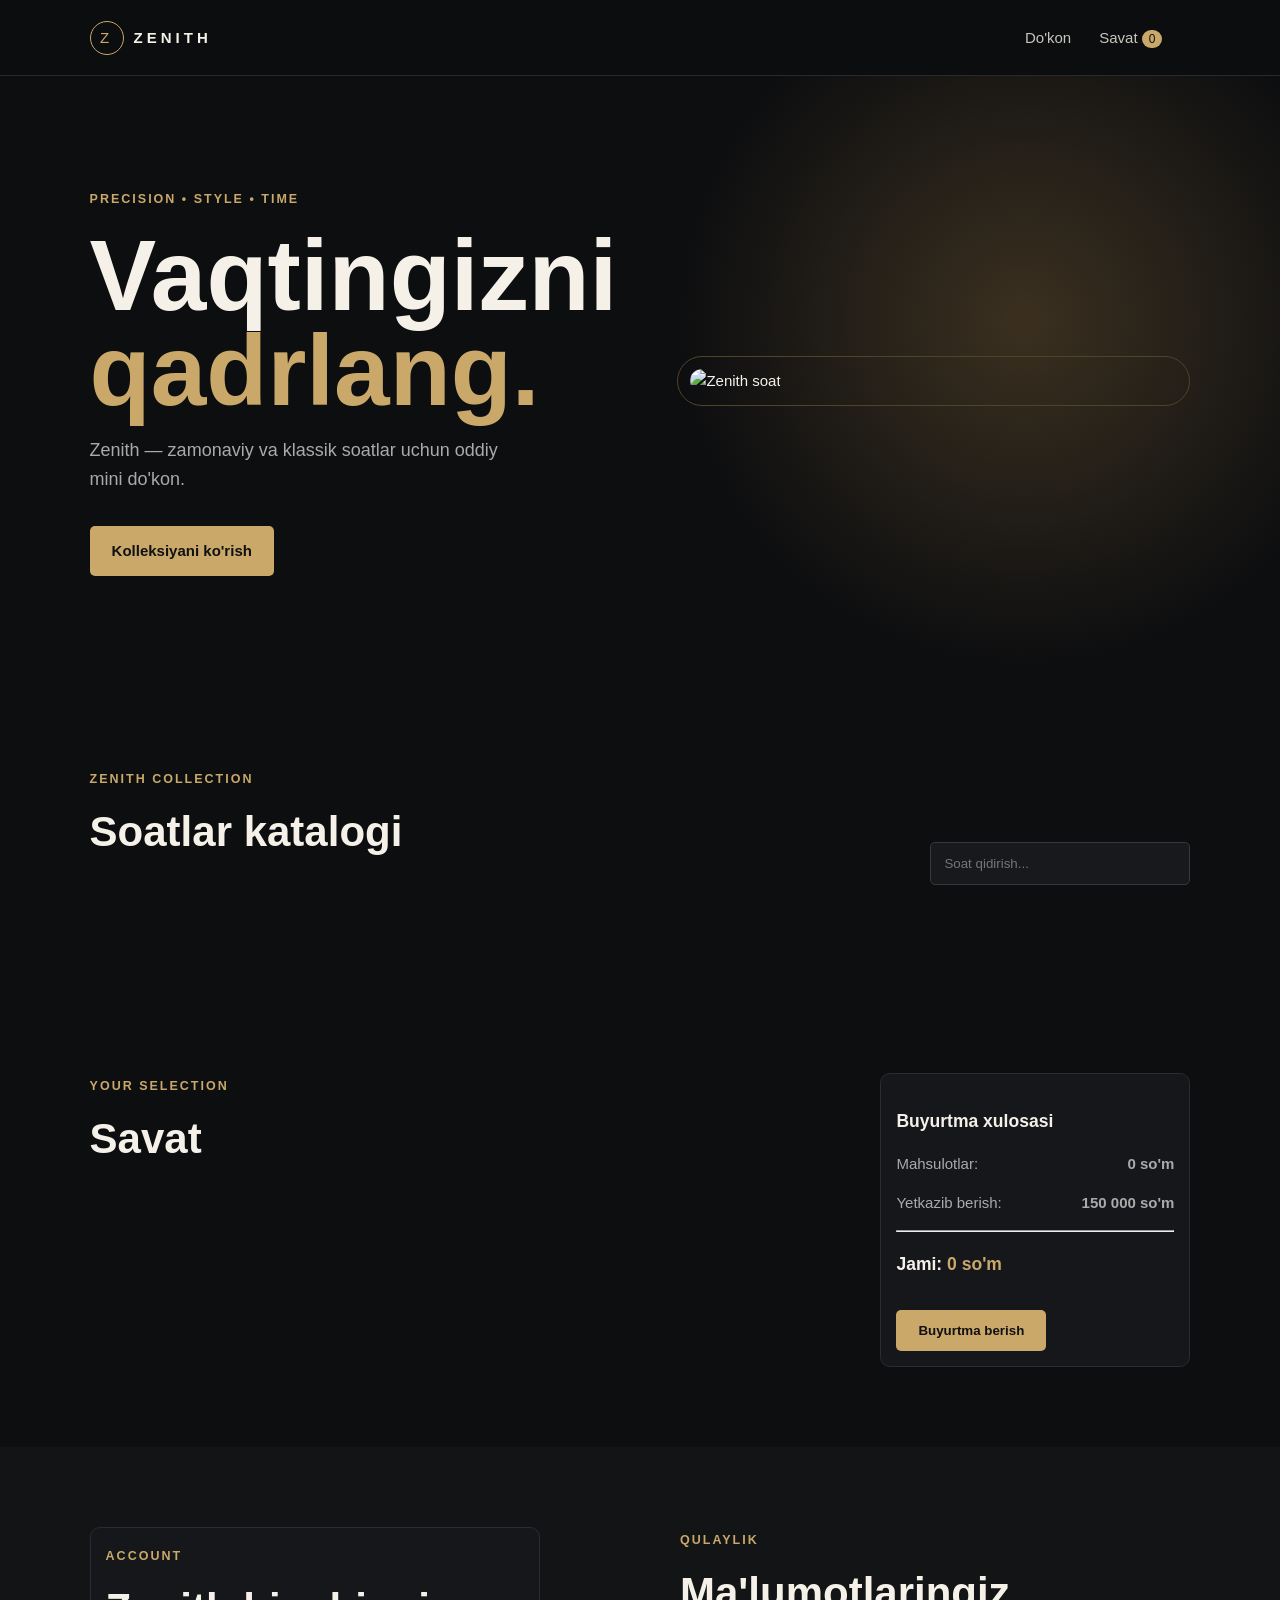
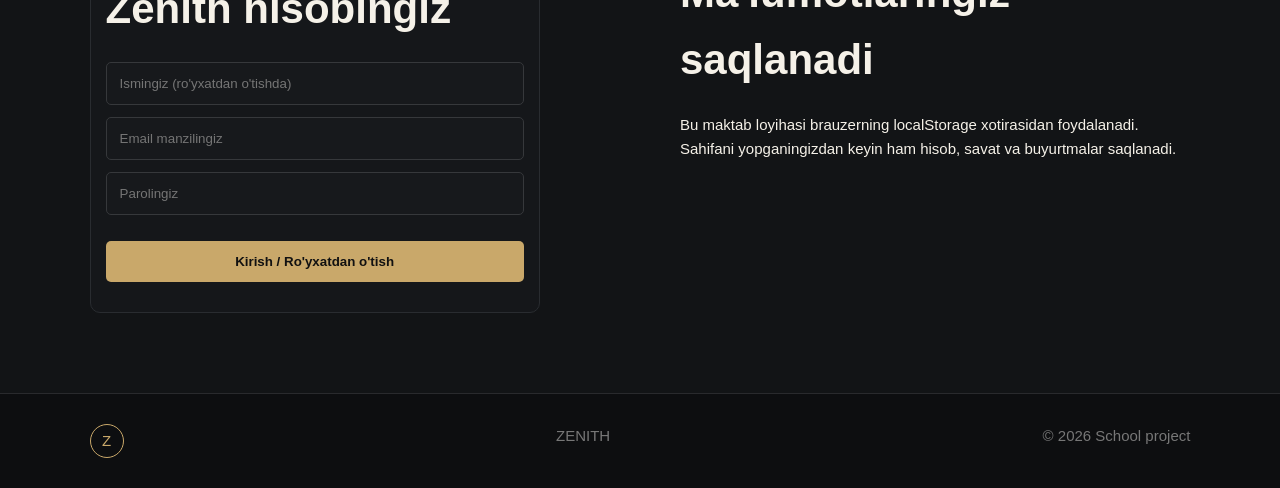
==== index.html @ 170a3a40 "Build Zenith watch mini shop with localStorage persistence and editable product data" ====
<!doctype html>
<html lang="uz">
<head>
  <meta charset="UTF-8"><meta name="viewport" content="width=device-width, initial-scale=1.0">
  <title>Zenith Watches</title><link rel="stylesheet" href="css/style.css">
</head>
<body>
<header><a class="logo" href="index.html"><span class="logo-placeholder">Z</span><b>ZENITH</b></a><nav><a href="#shop">Do'kon</a><a href="#cart">Savat <span id="cartCount">0</span></a><span id="userArea"></span></nav></header>
<main>
<section class="hero"><div><small>PRECISION • STYLE • TIME</small><h1>Vaqtingizni<br><em>qadrlang.</em></h1><p>Zenith — zamonaviy va klassik soatlar uchun oddiy mini do'kon.</p><a class="btn" href="#shop">Kolleksiyani ko'rish</a></div><div class="hero-image"><img src="https://images.unsplash.com/photo-1523170335258-f5ed11844a49?auto=format&fit=crop&w=900&q=80" alt="Zenith soat"></div></section>
<section id="shop" class="section"><div class="section-title"><div><small>ZENITH COLLECTION</small><h2>Soatlar katalogi</h2></div><input id="search" placeholder="Soat qidirish..."></div><div id="products" class="grid"></div></section>
<section id="cart" class="section cart-section"><div><small>YOUR SELECTION</small><h2>Savat</h2><div id="cartItems"></div></div><aside class="summary"><h3>Buyurtma xulosasi</h3><p>Mahsulotlar: <b id="subtotal">0 so'm</b></p><p>Yetkazib berish: <b>150 000 so'm</b></p><hr><h3>Jami: <span id="total">0 so'm</span></h3><button class="btn" id="checkout">Buyurtma berish</button></aside></section>
<section id="auth" class="auth section"><div class="auth-card"><small>ACCOUNT</small><h2>Zenith hisobingiz</h2><form id="authForm"><input id="name" placeholder="Ismingiz (ro'yxatdan o'tishda)" required><input id="email" type="email" placeholder="Email manzilingiz" required><input id="password" type="password" placeholder="Parolingiz" required><button class="btn" type="submit">Kirish / Ro'yxatdan o'tish</button></form><p id="authMessage"></p></div><div><small>QULAYLIK</small><h2>Ma'lumotlaringiz saqlanadi</h2><p>Bu maktab loyihasi brauzerning localStorage xotirasidan foydalanadi. Sahifani yopganingizdan keyin ham hisob, savat va buyurtmalar saqlanadi.</p></div></section>
</main><footer><span class="logo-placeholder">Z</span> ZENITH <span>© 2026 School project</span></footer><script src="js/data.js"></script><script src="js/app.js"></script>
</body></html>
---- css/style.css ----
*{box-sizing:border-box}body{margin:0;background:#0d0e10;color:#f5f1e8;font:15px Arial,sans-serif;line-height:1.6}a{color:inherit;text-decoration:none}header{height:76px;padding:0 7%;display:flex;align-items:center;justify-content:space-between;border-bottom:1px solid #292a2d;position:sticky;top:0;background:#0d0e10ee;backdrop-filter:blur(10px);z-index:5}.logo{display:flex;align-items:center;gap:10px;letter-spacing:4px}.logo-placeholder{display:inline-grid;place-items:center;width:34px;height:34px;border:1px solid #c9a86a;border-radius:50%;color:#c9a86a}nav{display:flex;gap:28px;align-items:center;color:#c8c5be}nav a:hover{color:#c9a86a}#cartCount{background:#c9a86a;color:#111;padding:2px 7px;border-radius:20px;font-size:12px}.hero{min-height:610px;padding:90px 7%;display:grid;grid-template-columns:1fr 1fr;gap:60px;align-items:center;background:radial-gradient(circle at 80% 40%,#3b3020 0,transparent 32%)}small{color:#c9a86a;letter-spacing:2px;font-weight:bold}.hero h1{font-size:clamp(50px,8vw,100px);line-height:.95;margin:18px 0}.hero em{color:#c9a86a;font-style:normal}.hero p{color:#aaa;max-width:430px;font-size:18px}.hero-image{border:1px solid #51432a;padding:12px;border-radius:25px}.hero-image img{width:100%;height:480px;object-fit:cover;border-radius:15px}.btn{display:inline-block;background:#c9a86a;color:#111;border:0;padding:13px 22px;border-radius:5px;font-weight:bold;cursor:pointer;margin-top:14px}.section{padding:80px 7%;max-width:1400px;margin:auto}.section-title{display:flex;justify-content:space-between;align-items:end;margin-bottom:28px}.section h2{font-size:42px;margin:8px 0 20px}.section input,.auth-card input{background:#17191c;border:1px solid #36383b;color:#fff;padding:13px;border-radius:5px;width:260px}.grid{display:grid;grid-template-columns:repeat(auto-fit,minmax(230px,1fr));gap:20px}.card,.summary,.auth-card,.cart-item{background:#15171a;border:1px solid #292c30;border-radius:10px;padding:15px}.card img{width:100%;height:250px;object-fit:cover;border-radius:6px}.card h3{margin:12px 0 4px}.muted{color:#929292}.price,#total{color:#c9a86a;font-weight:bold}.card-actions{display:flex;gap:8px;margin-top:12px}.card-actions button{flex:1;padding:10px;border-radius:4px;border:1px solid #c9a86a;background:transparent;color:#c9a86a;cursor:pointer}.card-actions button:first-child{background:#c9a86a;color:#111}.cart-section{display:grid;grid-template-columns:1fr 310px;gap:35px}.cart-list{display:grid;gap:12px}.cart-item{display:flex;gap:15px;align-items:center}.cart-item img{width:90px;height:90px;object-fit:cover;border-radius:5px}.cart-item .info{flex:1}.qty button{border:1px solid #555;background:none;color:#fff;padding:3px 10px;cursor:pointer}.summary{height:max-content}.summary p{display:flex;justify-content:space-between;color:#aaa}.auth{display:grid;grid-template-columns:1fr 1fr;gap:80px;background:#121416}.auth-card{max-width:450px}.auth-card form{display:grid;gap:12px}.auth-card input{width:100%}#authMessage{color:#c9a86a}footer{padding:30px 7%;border-top:1px solid #292a2d;display:flex;gap:20px;justify-content:space-between;color:#777}@media(max-width:700px){header{padding:0 4%}nav{gap:10px;font-size:12px}.hero,.cart-section,.auth{grid-template-columns:1fr;padding:55px 5%}.hero-image img{height:340px}.section{padding:55px 5%}.section-title{display:block}.section-title input{width:100%}.section h2{font-size:34px}}
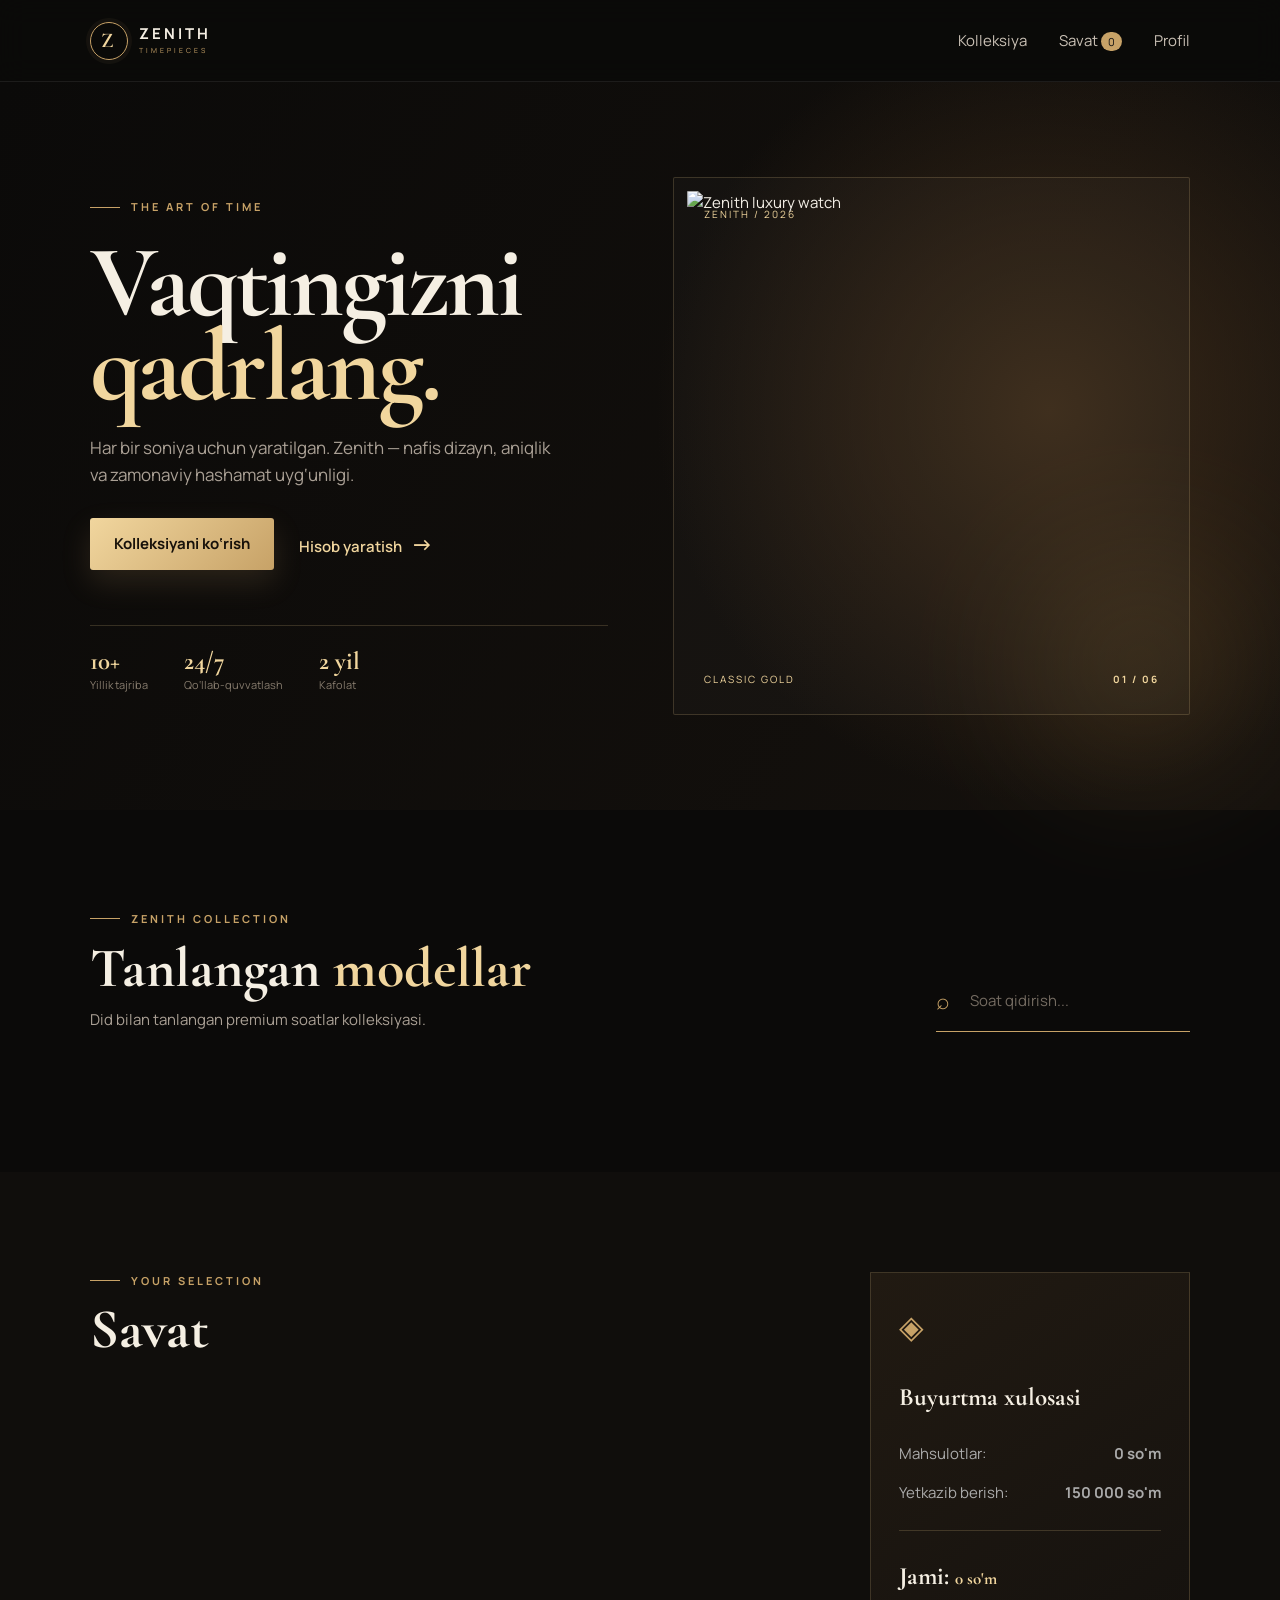
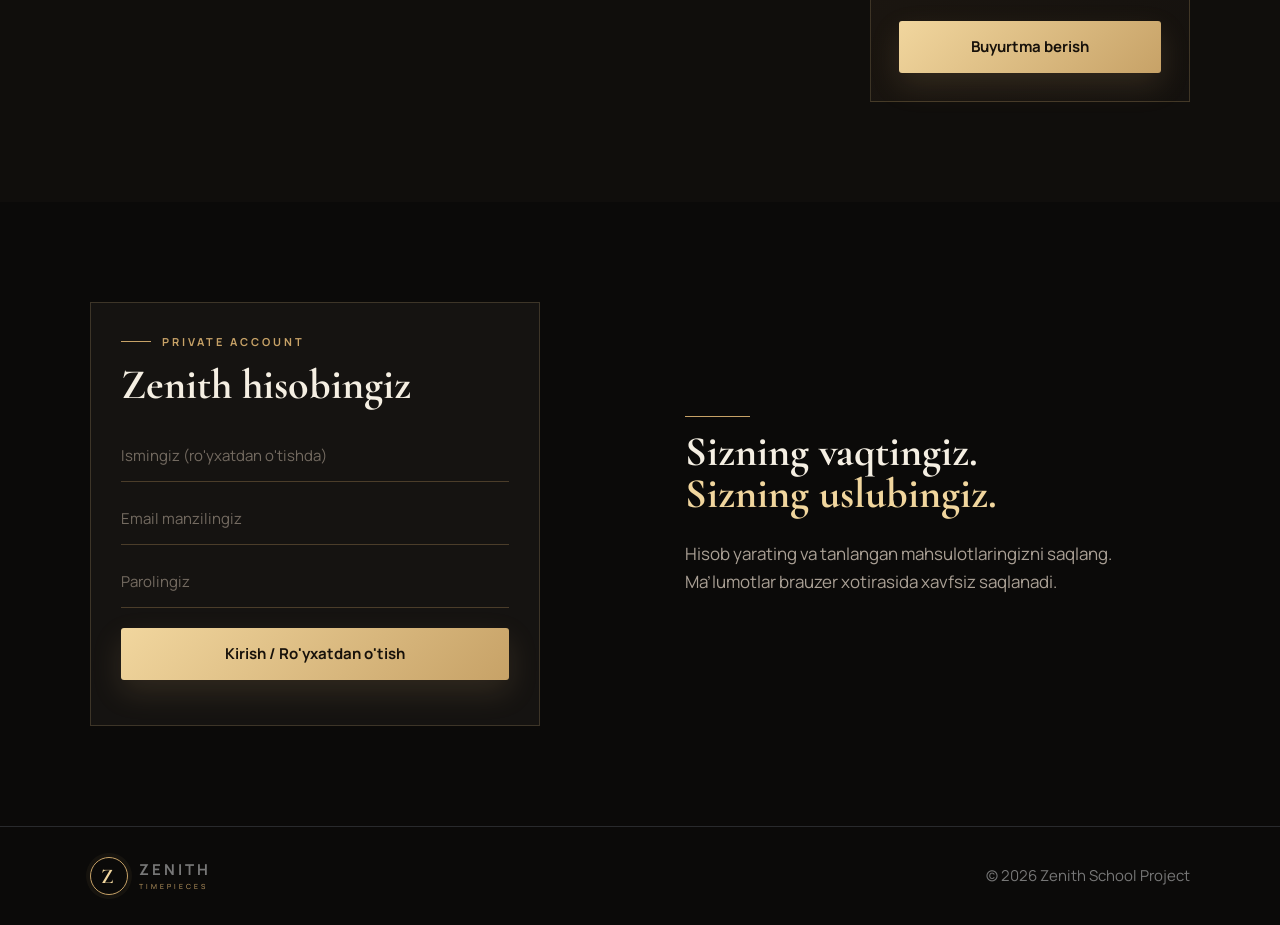
==== commit a6300e54: "Upgrade Zenith with hamburger menu, premium branding, luxury color palette, and richer product cards" ====
--- a/index.html
+++ b/index.html
@@ -1,15 +1,32 @@
 <!doctype html>
 <html lang="uz">
 <head>
-  <meta charset="UTF-8"><meta name="viewport" content="width=device-width, initial-scale=1.0">
-  <title>Zenith Watches</title><link rel="stylesheet" href="css/style.css">
+  <meta charset="UTF-8">
+  <meta name="viewport" content="width=device-width, initial-scale=1.0">
+  <meta name="theme-color" content="#0b0a09">
+  <title>Zenith Watches — Luxury Timepieces</title>
+  <link rel="stylesheet" href="css/style.css">
 </head>
 <body>
-<header><a class="logo" href="index.html"><span class="logo-placeholder">Z</span><b>ZENITH</b></a><nav><a href="#shop">Do'kon</a><a href="#cart">Savat <span id="cartCount">0</span></a><span id="userArea"></span></nav></header>
+<header class="site-header">
+  <a class="brand" href="index.html" aria-label="Zenith bosh sahifa">
+    <span class="brand-emblem">Z</span>
+    <span class="brand-copy"><b>ZENITH</b><small>TIMEPIECES</small></span>
+  </a>
+  <button class="menu-toggle" id="menuToggle" aria-label="Menyuni ochish" aria-expanded="false"><span></span><span></span><span></span></button>
+  <nav id="mainNav" class="main-nav">
+    <a href="#shop">Kolleksiya</a><a href="#cart">Savat <span id="cartCount">0</span></a><a href="#auth">Profil</a>
+  </nav>
+</header>
 <main>
-<section class="hero"><div><small>PRECISION • STYLE • TIME</small><h1>Vaqtingizni<br><em>qadrlang.</em></h1><p>Zenith — zamonaviy va klassik soatlar uchun oddiy mini do'kon.</p><a class="btn" href="#shop">Kolleksiyani ko'rish</a></div><div class="hero-image"><img src="https://images.unsplash.com/photo-1523170335258-f5ed11844a49?auto=format&fit=crop&w=900&q=80" alt="Zenith soat"></div></section>
-<section id="shop" class="section"><div class="section-title"><div><small>ZENITH COLLECTION</small><h2>Soatlar katalogi</h2></div><input id="search" placeholder="Soat qidirish..."></div><div id="products" class="grid"></div></section>
-<section id="cart" class="section cart-section"><div><small>YOUR SELECTION</small><h2>Savat</h2><div id="cartItems"></div></div><aside class="summary"><h3>Buyurtma xulosasi</h3><p>Mahsulotlar: <b id="subtotal">0 so'm</b></p><p>Yetkazib berish: <b>150 000 so'm</b></p><hr><h3>Jami: <span id="total">0 so'm</span></h3><button class="btn" id="checkout">Buyurtma berish</button></aside></section>
-<section id="auth" class="auth section"><div class="auth-card"><small>ACCOUNT</small><h2>Zenith hisobingiz</h2><form id="authForm"><input id="name" placeholder="Ismingiz (ro'yxatdan o'tishda)" required><input id="email" type="email" placeholder="Email manzilingiz" required><input id="password" type="password" placeholder="Parolingiz" required><button class="btn" type="submit">Kirish / Ro'yxatdan o'tish</button></form><p id="authMessage"></p></div><div><small>QULAYLIK</small><h2>Ma'lumotlaringiz saqlanadi</h2><p>Bu maktab loyihasi brauzerning localStorage xotirasidan foydalanadi. Sahifani yopganingizdan keyin ham hisob, savat va buyurtmalar saqlanadi.</p></div></section>
-</main><footer><span class="logo-placeholder">Z</span> ZENITH <span>© 2026 School project</span></footer><script src="js/data.js"></script><script src="js/app.js"></script>
-</body></html>+<section class="hero">
+  <div class="hero-copy"><div class="overline"><span></span> THE ART OF TIME</div><h1>Vaqtingizni<br><em>qadrlang.</em></h1><p>Har bir soniya uchun yaratilgan. Zenith — nafis dizayn, aniqlik va zamonaviy hashamat uyg‘unligi.</p><div class="hero-buttons"><a class="btn" href="#shop">Kolleksiyani ko‘rish</a><a class="text-link" href="#auth">Hisob yaratish <span>→</span></a></div><div class="hero-stats"><div><b>10+</b><span>Yillik tajriba</span></div><div><b>24/7</b><span>Qo‘llab-quvvatlash</span></div><div><b>2 yil</b><span>Kafolat</span></div></div></div>
+  <div class="hero-visual"><div class="hero-frame"><div class="frame-label">ZENITH / 2026</div><img src="https://images.unsplash.com/photo-1523170335258-f5ed11844a49?auto=format&fit=crop&w=1000&q=85" alt="Zenith luxury watch"><div class="frame-caption"><span>CLASSIC GOLD</span><b>01 / 06</b></div></div><div class="gold-orb"></div></div>
+</section>
+<section id="shop" class="section collection-section"><div class="section-title"><div><div class="overline"><span></span> ZENITH COLLECTION</div><h2>Tanlangan <em>modellar</em></h2><p class="section-lead">Did bilan tanlangan premium soatlar kolleksiyasi.</p></div><div class="search-wrap"><span>⌕</span><input id="search" placeholder="Soat qidirish..." aria-label="Soat qidirish"></div></div><div id="products" class="grid"></div></section>
+<section id="cart" class="section cart-section"><div><div class="overline"><span></span> YOUR SELECTION</div><h2>Savat</h2><div id="cartItems"></div></div><aside class="summary"><div class="summary-icon">◈</div><h3>Buyurtma xulosasi</h3><p>Mahsulotlar: <b id="subtotal">0 so'm</b></p><p>Yetkazib berish: <b>150 000 so'm</b></p><hr><h3>Jami: <span id="total">0 so'm</span></h3><button class="btn" id="checkout">Buyurtma berish</button></aside></section>
+<section id="auth" class="auth section"><div class="auth-card"><div class="overline"><span></span> PRIVATE ACCOUNT</div><h2>Zenith hisobingiz</h2><form id="authForm"><input id="name" placeholder="Ismingiz (ro'yxatdan o'tishda)" required><input id="email" type="email" placeholder="Email manzilingiz" required><input id="password" type="password" placeholder="Parolingiz" required><button class="btn" type="submit">Kirish / Ro'yxatdan o'tish</button></form><p id="authMessage"></p></div><div class="auth-copy"><div class="gold-line"></div><h2>Sizning vaqtingiz.<br><em>Sizning uslubingiz.</em></h2><p>Hisob yarating va tanlangan mahsulotlaringizni saqlang. Ma’lumotlar brauzer xotirasida xavfsiz saqlanadi.</p></div></section>
+</main>
+<footer><a class="brand" href="index.html"><span class="brand-emblem">Z</span><span class="brand-copy"><b>ZENITH</b><small>TIMEPIECES</small></span></a><span>© 2026 Zenith School Project</span></footer>
+<script src="js/data.js"></script><script src="js/app.js"></script>
+</body></html>
--- a/css/style.css
+++ b/css/style.css
@@ -1 +1,4 @@
-*{box-sizing:border-box}body{margin:0;background:#0d0e10;color:#f5f1e8;font:15px Arial,sans-serif;line-height:1.6}a{color:inherit;text-decoration:none}header{height:76px;padding:0 7%;display:flex;align-items:center;justify-content:space-between;border-bottom:1px solid #292a2d;position:sticky;top:0;background:#0d0e10ee;backdrop-filter:blur(10px);z-index:5}.logo{display:flex;align-items:center;gap:10px;letter-spacing:4px}.logo-placeholder{display:inline-grid;place-items:center;width:34px;height:34px;border:1px solid #c9a86a;border-radius:50%;color:#c9a86a}nav{display:flex;gap:28px;align-items:center;color:#c8c5be}nav a:hover{color:#c9a86a}#cartCount{background:#c9a86a;color:#111;padding:2px 7px;border-radius:20px;font-size:12px}.hero{min-height:610px;padding:90px 7%;display:grid;grid-template-columns:1fr 1fr;gap:60px;align-items:center;background:radial-gradient(circle at 80% 40%,#3b3020 0,transparent 32%)}small{color:#c9a86a;letter-spacing:2px;font-weight:bold}.hero h1{font-size:clamp(50px,8vw,100px);line-height:.95;margin:18px 0}.hero em{color:#c9a86a;font-style:normal}.hero p{color:#aaa;max-width:430px;font-size:18px}.hero-image{border:1px solid #51432a;padding:12px;border-radius:25px}.hero-image img{width:100%;height:480px;object-fit:cover;border-radius:15px}.btn{display:inline-block;background:#c9a86a;color:#111;border:0;padding:13px 22px;border-radius:5px;font-weight:bold;cursor:pointer;margin-top:14px}.section{padding:80px 7%;max-width:1400px;margin:auto}.section-title{display:flex;justify-content:space-between;align-items:end;margin-bottom:28px}.section h2{font-size:42px;margin:8px 0 20px}.section input,.auth-card input{background:#17191c;border:1px solid #36383b;color:#fff;padding:13px;border-radius:5px;width:260px}.grid{display:grid;grid-template-columns:repeat(auto-fit,minmax(230px,1fr));gap:20px}.card,.summary,.auth-card,.cart-item{background:#15171a;border:1px solid #292c30;border-radius:10px;padding:15px}.card img{width:100%;height:250px;object-fit:cover;border-radius:6px}.card h3{margin:12px 0 4px}.muted{color:#929292}.price,#total{color:#c9a86a;font-weight:bold}.card-actions{display:flex;gap:8px;margin-top:12px}.card-actions button{flex:1;padding:10px;border-radius:4px;border:1px solid #c9a86a;background:transparent;color:#c9a86a;cursor:pointer}.card-actions button:first-child{background:#c9a86a;color:#111}.cart-section{display:grid;grid-template-columns:1fr 310px;gap:35px}.cart-list{display:grid;gap:12px}.cart-item{display:flex;gap:15px;align-items:center}.cart-item img{width:90px;height:90px;object-fit:cover;border-radius:5px}.cart-item .info{flex:1}.qty button{border:1px solid #555;background:none;color:#fff;padding:3px 10px;cursor:pointer}.summary{height:max-content}.summary p{display:flex;justify-content:space-between;color:#aaa}.auth{display:grid;grid-template-columns:1fr 1fr;gap:80px;background:#121416}.auth-card{max-width:450px}.auth-card form{display:grid;gap:12px}.auth-card input{width:100%}#authMessage{color:#c9a86a}footer{padding:30px 7%;border-top:1px solid #292a2d;display:flex;gap:20px;justify-content:space-between;color:#777}@media(max-width:700px){header{padding:0 4%}nav{gap:10px;font-size:12px}.hero,.cart-section,.auth{grid-template-columns:1fr;padding:55px 5%}.hero-image img{height:340px}.section{padding:55px 5%}.section-title{display:block}.section-title input{width:100%}.section h2{font-size:34px}}
+@import url('https://fonts.googleapis.com/css2?family=Cormorant+Garamond:wght@500;600;700&family=Manrope:wght@400;500;600;700&display=swap');
+:root{--ink:#0b0a09;--panel:#151311;--panel2:#1c1813;--cream:#f5efe3;--muted:#aaa095;--gold:#c7a267;--gold2:#f1d69e;--line:rgba(221,188,130,.2)}*{box-sizing:border-box}html{scroll-behavior:smooth}body{margin:0;background:var(--ink);color:var(--cream);font:15px Manrope,Arial,sans-serif;line-height:1.6}a{color:inherit;text-decoration:none}button,input{font:inherit}header{height:82px;padding:0 7%;display:flex;align-items:center;justify-content:space-between;border-bottom:1px solid rgba(255,255,255,.08);position:sticky;top:0;background:rgba(11,10,9,.9);backdrop-filter:blur(14px);z-index:5}.brand{display:flex;align-items:center;gap:11px;letter-spacing:3px}.brand-emblem{display:grid;place-items:center;width:38px;height:38px;border:1px solid var(--gold);border-radius:50%;color:var(--gold2);font:700 21px 'Cormorant Garamond',serif;box-shadow:0 0 0 4px rgba(199,162,103,.06)}.brand-copy{display:grid;line-height:1.1}.brand-copy b{font-size:15px}.brand-copy small{color:var(--gold);font-size:7px;letter-spacing:3px;margin-top:4px}nav{display:flex;gap:32px;align-items:center;color:#c9c0b4}nav a{position:relative}nav a:after{content:'';position:absolute;left:0;bottom:-8px;width:0;height:1px;background:var(--gold);transition:.25s}nav a:hover{color:var(--gold2)}nav a:hover:after{width:100%}#cartCount{background:var(--gold);color:#111;padding:2px 7px;border-radius:20px;font-size:11px}.menu-toggle{display:none;background:none;border:0;padding:7px;cursor:pointer}.menu-toggle span{display:block;width:25px;height:2px;margin:5px;background:var(--gold2);transition:.25s}.hero{min-height:650px;padding:95px 7%;display:grid;grid-template-columns:1fr 1fr;gap:65px;align-items:center;background:radial-gradient(circle at 82% 45%,#3b2a19 0,transparent 35%),linear-gradient(120deg,#0b0a09,#15110d)}.overline{display:flex;align-items:center;gap:11px;color:var(--gold);font-size:11px;letter-spacing:3px;font-weight:700}.overline span{display:inline-block;width:30px;height:1px;background:var(--gold)}h1,h2,h3{font-family:'Cormorant Garamond',Georgia,serif}h1{font-size:clamp(60px,8vw,112px);line-height:.82;letter-spacing:-3px;margin:25px 0}h1 em,h2 em{font-style:normal;color:var(--gold2)}.hero-copy>p{color:var(--muted);max-width:470px;font-size:17px}.hero-buttons{display:flex;align-items:center;gap:25px;margin-top:30px}.btn{display:inline-block;background:linear-gradient(135deg,var(--gold2),var(--gold));color:#17110a;border:0;padding:14px 24px;border-radius:3px;font-weight:700;cursor:pointer;box-shadow:0 12px 30px rgba(199,162,103,.16);transition:.25s}.btn:hover{transform:translateY(-3px);box-shadow:0 16px 34px rgba(199,162,103,.25)}.text-link{color:var(--gold2);font-weight:600}.text-link span{font-size:22px;margin-left:6px}.hero-stats{display:flex;gap:36px;border-top:1px solid var(--line);margin-top:55px;padding-top:20px}.hero-stats div{display:grid}.hero-stats b{font:700 25px 'Cormorant Garamond',serif;color:var(--gold2)}.hero-stats span{color:#867b6d;font-size:11px}.hero-visual{position:relative}.hero-frame{position:relative;border:1px solid var(--line);padding:13px;border-radius:2px;background:rgba(255,255,255,.025);z-index:1}.hero-frame img{display:block;width:100%;height:510px;object-fit:cover;filter:saturate(.75);border-radius:1px}.frame-label,.frame-caption{position:absolute;left:30px;right:30px;display:flex;justify-content:space-between;color:var(--gold2);font-size:10px;letter-spacing:2px}.frame-label{top:28px}.frame-caption{bottom:27px}.gold-orb{position:absolute;width:230px;height:230px;border-radius:50%;background:#b98a45;filter:blur(70px);opacity:.16;right:-65px;bottom:-60px}.section{padding:100px 7%;max-width:1500px;margin:auto}.section-title{display:flex;justify-content:space-between;align-items:end;margin-bottom:40px}.section h2{font-size:56px;line-height:1;margin:12px 0}.section-lead{color:var(--muted);margin:0}.search-wrap{display:flex;align-items:center;gap:10px;border-bottom:1px solid var(--gold);padding:8px 0}.search-wrap span{color:var(--gold);font-size:23px}.section input,.auth-card input{background:transparent;border:0;outline:0;color:#fff;padding:10px;width:230px}.section input::placeholder,.auth-card input::placeholder{color:#746b61}.grid{display:grid;grid-template-columns:repeat(auto-fit,minmax(240px,1fr));gap:25px}.card{position:relative;background:linear-gradient(145deg,#1b1712,#11100f);border:1px solid rgba(199,162,103,.18);border-radius:2px;padding:10px;transition:.3s;overflow:hidden}.card:before{content:'ZENITH';position:absolute;top:21px;left:21px;color:rgba(255,255,255,.7);font-size:9px;letter-spacing:3px;z-index:1}.card:hover{transform:translateY(-7px);border-color:var(--gold);box-shadow:0 18px 36px rgba(0,0,0,.35)}.card img{width:100%;height:275px;object-fit:cover;filter:saturate(.78);transition:.4s}.card:hover img{filter:saturate(1);transform:scale(1.02)}.card-body{padding:17px 8px 8px}.card h3{font-size:25px;line-height:1;margin:8px 0}.muted{color:#92887c;font-size:13px}.price,#total{color:var(--gold2);font-weight:700;font-size:17px}.card-actions{display:flex;gap:8px;margin-top:16px}.card-actions button{flex:1;padding:10px;border-radius:2px;border:1px solid var(--gold);background:transparent;color:var(--gold2);cursor:pointer;transition:.2s}.card-actions button:hover,.card-actions button:first-child{background:var(--gold);color:#111}.cart-section{display:grid;grid-template-columns:1fr 320px;gap:50px;background:#100e0c}.cart-list{display:grid;gap:13px}.cart-item{display:flex;gap:15px;align-items:center;background:var(--panel);border:1px solid #30271e;border-radius:2px;padding:14px}.cart-item img{width:95px;height:95px;object-fit:cover}.cart-item .info{flex:1}.qty button{border:1px solid #615340;background:none;color:#fff;padding:3px 10px;cursor:pointer}.summary{height:max-content;background:linear-gradient(145deg,#211a12,#14110e);border:1px solid var(--line);padding:28px}.summary-icon{color:var(--gold);font-size:32px}.summary h3{font-size:25px}.summary p{display:flex;justify-content:space-between;color:#aaa}.summary hr{border:0;border-top:1px solid var(--line);margin:25px 0}.summary .btn{width:100%;text-align:center}.auth{display:grid;grid-template-columns:1fr 1fr;gap:90px;align-items:center}.auth-card{max-width:450px;background:var(--panel);border:1px solid var(--line);padding:30px}.auth-card form{display:grid;gap:12px}.auth-card input{width:100%;border-bottom:1px solid #4b3d2a;padding:13px 0}.auth-card .btn{width:100%;margin-top:8px}.auth-card h2,.auth-copy h2{font-size:42px;margin:14px 0 25px}.auth-copy{max-width:480px}.auth-copy p{color:var(--muted);font-size:17px}.gold-line{height:1px;width:65px;background:var(--gold)}#authMessage{color:var(--gold2)}footer{padding:30px 7%;border-top:1px solid #292a2d;display:flex;gap:20px;justify-content:space-between;align-items:center;color:#777}
+@media(max-width:820px){header{height:auto;padding:18px 5%}.menu-toggle{display:block}.main-nav{display:none;position:absolute;top:75px;left:0;width:100%;padding:20px 5%;background:#110f0d;border-bottom:1px solid var(--line);flex-direction:column;align-items:flex-start;gap:18px}.main-nav.open{display:flex}.hero,.cart-section,.auth{grid-template-columns:1fr}.hero{padding:65px 5% 55px;gap:38px;min-height:auto}.hero-frame img{height:390px}.section{padding:70px 5%}.section-title{display:block}.search-wrap{margin-top:22px}.section input{width:100%}}
+@media(max-width:480px){body{font-size:14px}.brand-copy{display:none}.hero h1{font-size:58px}.hero-buttons{align-items:stretch;flex-direction:column;gap:14px}.hero-stats{gap:16px;margin-top:38px}.hero-stats b{font-size:21px}.hero-frame img{height:330px}.section h2{font-size:43px}.card-actions{flex-direction:column}.cart-item{align-items:flex-start}.cart-item img{width:100%;height:180px}footer{align-items:flex-start;flex-direction:column}}
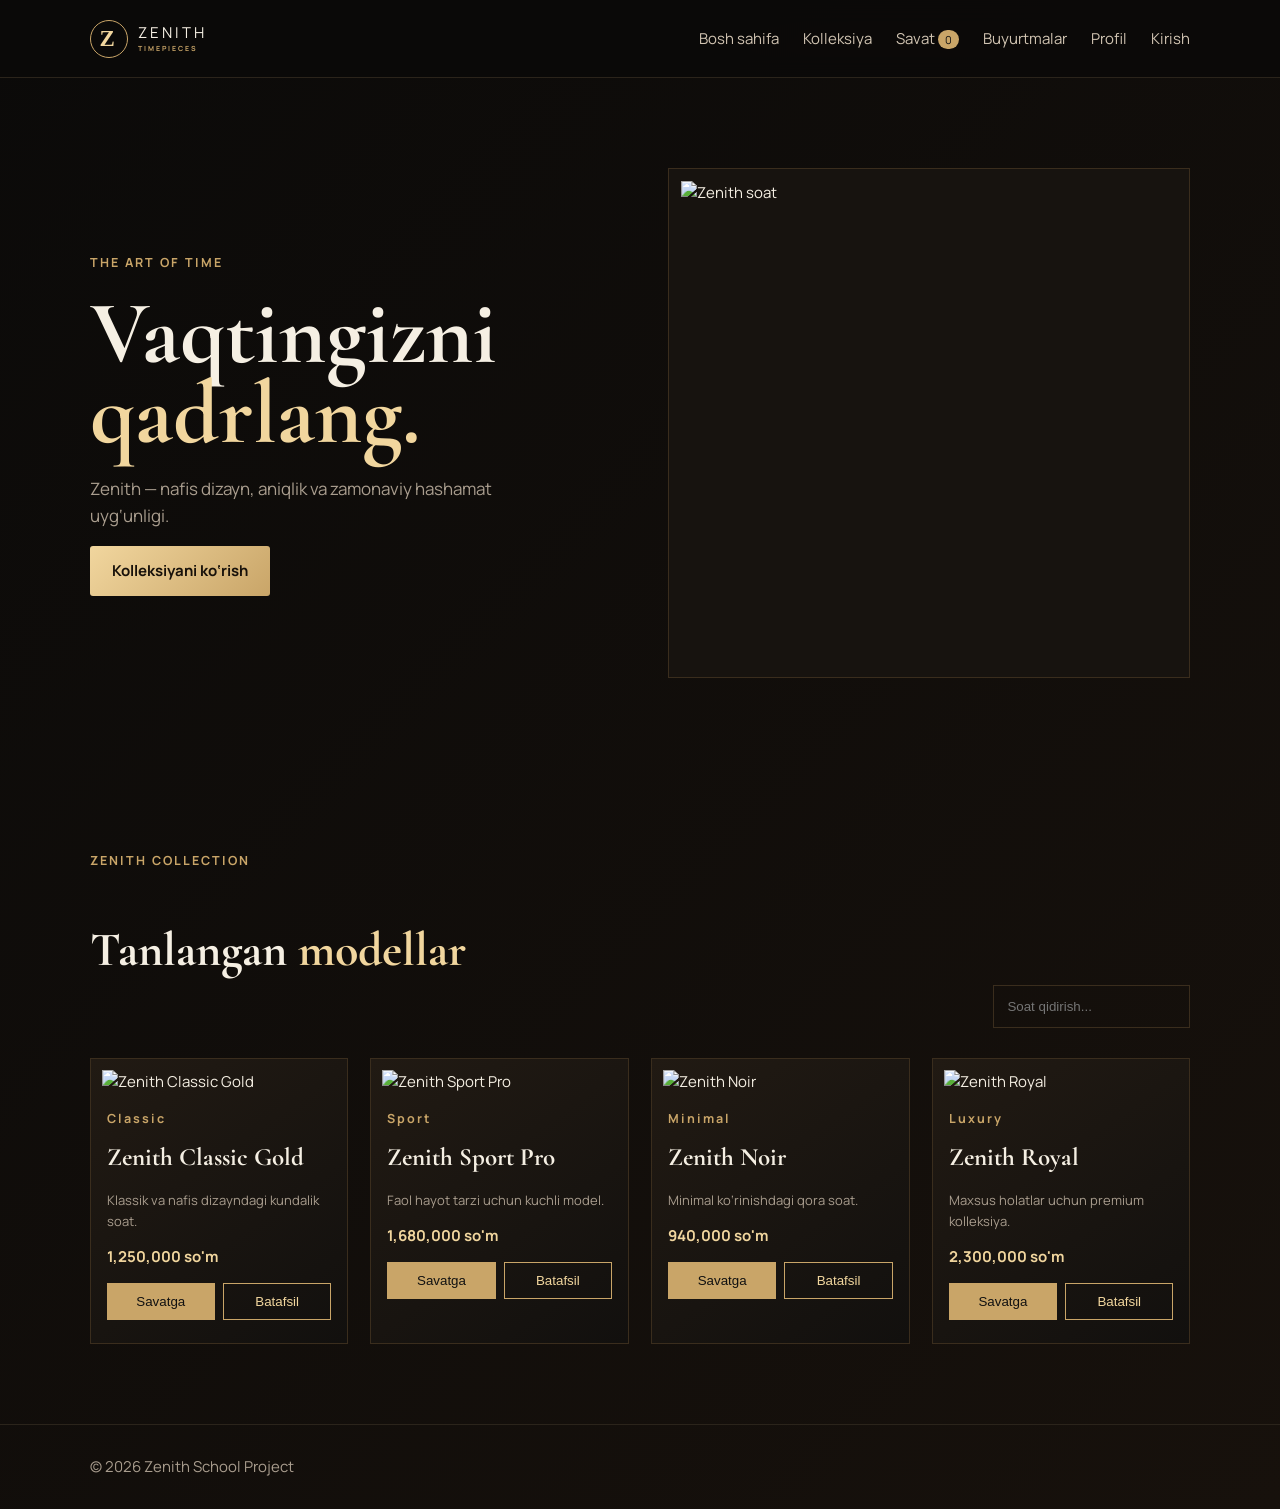
==== commit a9695190: "Fix corrupted file paths and restore the Zenith multi-page UI" ====
--- a/index.html
+++ b/index.html
@@ -1,32 +1 @@
-<!doctype html>
-<html lang="uz">
-<head>
-  <meta charset="UTF-8">
-  <meta name="viewport" content="width=device-width, initial-scale=1.0">
-  <meta name="theme-color" content="#0b0a09">
-  <title>Zenith Watches — Luxury Timepieces</title>
-  <link rel="stylesheet" href="css/style.css">
-</head>
-<body>
-<header class="site-header">
-  <a class="brand" href="index.html" aria-label="Zenith bosh sahifa">
-    <span class="brand-emblem">Z</span>
-    <span class="brand-copy"><b>ZENITH</b><small>TIMEPIECES</small></span>
-  </a>
-  <button class="menu-toggle" id="menuToggle" aria-label="Menyuni ochish" aria-expanded="false"><span></span><span></span><span></span></button>
-  <nav id="mainNav" class="main-nav">
-    <a href="#shop">Kolleksiya</a><a href="#cart">Savat <span id="cartCount">0</span></a><a href="#auth">Profil</a>
-  </nav>
-</header>
-<main>
-<section class="hero">
-  <div class="hero-copy"><div class="overline"><span></span> THE ART OF TIME</div><h1>Vaqtingizni<br><em>qadrlang.</em></h1><p>Har bir soniya uchun yaratilgan. Zenith — nafis dizayn, aniqlik va zamonaviy hashamat uyg‘unligi.</p><div class="hero-buttons"><a class="btn" href="#shop">Kolleksiyani ko‘rish</a><a class="text-link" href="#auth">Hisob yaratish <span>→</span></a></div><div class="hero-stats"><div><b>10+</b><span>Yillik tajriba</span></div><div><b>24/7</b><span>Qo‘llab-quvvatlash</span></div><div><b>2 yil</b><span>Kafolat</span></div></div></div>
-  <div class="hero-visual"><div class="hero-frame"><div class="frame-label">ZENITH / 2026</div><img src="https://images.unsplash.com/photo-1523170335258-f5ed11844a49?auto=format&fit=crop&w=1000&q=85" alt="Zenith luxury watch"><div class="frame-caption"><span>CLASSIC GOLD</span><b>01 / 06</b></div></div><div class="gold-orb"></div></div>
-</section>
-<section id="shop" class="section collection-section"><div class="section-title"><div><div class="overline"><span></span> ZENITH COLLECTION</div><h2>Tanlangan <em>modellar</em></h2><p class="section-lead">Did bilan tanlangan premium soatlar kolleksiyasi.</p></div><div class="search-wrap"><span>⌕</span><input id="search" placeholder="Soat qidirish..." aria-label="Soat qidirish"></div></div><div id="products" class="grid"></div></section>
-<section id="cart" class="section cart-section"><div><div class="overline"><span></span> YOUR SELECTION</div><h2>Savat</h2><div id="cartItems"></div></div><aside class="summary"><div class="summary-icon">◈</div><h3>Buyurtma xulosasi</h3><p>Mahsulotlar: <b id="subtotal">0 so'm</b></p><p>Yetkazib berish: <b>150 000 so'm</b></p><hr><h3>Jami: <span id="total">0 so'm</span></h3><button class="btn" id="checkout">Buyurtma berish</button></aside></section>
-<section id="auth" class="auth section"><div class="auth-card"><div class="overline"><span></span> PRIVATE ACCOUNT</div><h2>Zenith hisobingiz</h2><form id="authForm"><input id="name" placeholder="Ismingiz (ro'yxatdan o'tishda)" required><input id="email" type="email" placeholder="Email manzilingiz" required><input id="password" type="password" placeholder="Parolingiz" required><button class="btn" type="submit">Kirish / Ro'yxatdan o'tish</button></form><p id="authMessage"></p></div><div class="auth-copy"><div class="gold-line"></div><h2>Sizning vaqtingiz.<br><em>Sizning uslubingiz.</em></h2><p>Hisob yarating va tanlangan mahsulotlaringizni saqlang. Ma’lumotlar brauzer xotirasida xavfsiz saqlanadi.</p></div></section>
-</main>
-<footer><a class="brand" href="index.html"><span class="brand-emblem">Z</span><span class="brand-copy"><b>ZENITH</b><small>TIMEPIECES</small></span></a><span>© 2026 Zenith School Project</span></footer>
-<script src="js/data.js"></script><script src="js/app.js"></script>
-</body></html>
+<!doctype html><html lang="uz"><head><meta charset="UTF-8"><meta name="viewport" content="width=device-width,initial-scale=1"><title>Zenith Watches</title><link rel="stylesheet" href="css/style.css"></head><body data-page="home"><header><a class="brand" href="index.html"><b>Z</b><span>ZENITH<small>TIMEPIECES</small></span></a><button id="menuToggle" class="hamb">☰</button><nav id="mainNav"><a href="index.html">Bosh sahifa</a><a href="products.html">Kolleksiya</a><a href="cart.html">Savat <i id="cartCount">0</i></a><a href="orders.html">Buyurtmalar</a><a href="profile.html">Profil</a><a href="login.html" id="authLink">Kirish</a></nav></header><main><section class="hero"><div><small>THE ART OF TIME</small><h1>Vaqtingizni<br><em>qadrlang.</em></h1><p>Zenith — nafis dizayn, aniqlik va zamonaviy hashamat uyg‘unligi.</p><a class="btn" href="products.html">Kolleksiyani ko‘rish</a></div><img src="https://images.unsplash.com/photo-1523170335258-f5ed11844a49?auto=format&fit=crop&w=1000&q=85" alt="Zenith soat"></section><section class="section"><div class="heading"><div><small>ZENITH COLLECTION</small><h2>Tanlangan <em>modellar</em></h2></div><input id="homeSearch" placeholder="Soat qidirish..."></div><div id="featuredProducts" class="grid"></div></section></main><footer>© 2026 Zenith School Project</footer><script src="js/data.js"></script><script src="js/app.js"></script></body></html>
--- a/css/style.css
+++ b/css/style.css
@@ -1,4 +1,3 @@
-@import url('https://fonts.googleapis.com/css2?family=Cormorant+Garamond:wght@500;600;700&family=Manrope:wght@400;500;600;700&display=swap');
-:root{--ink:#0b0a09;--panel:#151311;--panel2:#1c1813;--cream:#f5efe3;--muted:#aaa095;--gold:#c7a267;--gold2:#f1d69e;--line:rgba(221,188,130,.2)}*{box-sizing:border-box}html{scroll-behavior:smooth}body{margin:0;background:var(--ink);color:var(--cream);font:15px Manrope,Arial,sans-serif;line-height:1.6}a{color:inherit;text-decoration:none}button,input{font:inherit}header{height:82px;padding:0 7%;display:flex;align-items:center;justify-content:space-between;border-bottom:1px solid rgba(255,255,255,.08);position:sticky;top:0;background:rgba(11,10,9,.9);backdrop-filter:blur(14px);z-index:5}.brand{display:flex;align-items:center;gap:11px;letter-spacing:3px}.brand-emblem{display:grid;place-items:center;width:38px;height:38px;border:1px solid var(--gold);border-radius:50%;color:var(--gold2);font:700 21px 'Cormorant Garamond',serif;box-shadow:0 0 0 4px rgba(199,162,103,.06)}.brand-copy{display:grid;line-height:1.1}.brand-copy b{font-size:15px}.brand-copy small{color:var(--gold);font-size:7px;letter-spacing:3px;margin-top:4px}nav{display:flex;gap:32px;align-items:center;color:#c9c0b4}nav a{position:relative}nav a:after{content:'';position:absolute;left:0;bottom:-8px;width:0;height:1px;background:var(--gold);transition:.25s}nav a:hover{color:var(--gold2)}nav a:hover:after{width:100%}#cartCount{background:var(--gold);color:#111;padding:2px 7px;border-radius:20px;font-size:11px}.menu-toggle{display:none;background:none;border:0;padding:7px;cursor:pointer}.menu-toggle span{display:block;width:25px;height:2px;margin:5px;background:var(--gold2);transition:.25s}.hero{min-height:650px;padding:95px 7%;display:grid;grid-template-columns:1fr 1fr;gap:65px;align-items:center;background:radial-gradient(circle at 82% 45%,#3b2a19 0,transparent 35%),linear-gradient(120deg,#0b0a09,#15110d)}.overline{display:flex;align-items:center;gap:11px;color:var(--gold);font-size:11px;letter-spacing:3px;font-weight:700}.overline span{display:inline-block;width:30px;height:1px;background:var(--gold)}h1,h2,h3{font-family:'Cormorant Garamond',Georgia,serif}h1{font-size:clamp(60px,8vw,112px);line-height:.82;letter-spacing:-3px;margin:25px 0}h1 em,h2 em{font-style:normal;color:var(--gold2)}.hero-copy>p{color:var(--muted);max-width:470px;font-size:17px}.hero-buttons{display:flex;align-items:center;gap:25px;margin-top:30px}.btn{display:inline-block;background:linear-gradient(135deg,var(--gold2),var(--gold));color:#17110a;border:0;padding:14px 24px;border-radius:3px;font-weight:700;cursor:pointer;box-shadow:0 12px 30px rgba(199,162,103,.16);transition:.25s}.btn:hover{transform:translateY(-3px);box-shadow:0 16px 34px rgba(199,162,103,.25)}.text-link{color:var(--gold2);font-weight:600}.text-link span{font-size:22px;margin-left:6px}.hero-stats{display:flex;gap:36px;border-top:1px solid var(--line);margin-top:55px;padding-top:20px}.hero-stats div{display:grid}.hero-stats b{font:700 25px 'Cormorant Garamond',serif;color:var(--gold2)}.hero-stats span{color:#867b6d;font-size:11px}.hero-visual{position:relative}.hero-frame{position:relative;border:1px solid var(--line);padding:13px;border-radius:2px;background:rgba(255,255,255,.025);z-index:1}.hero-frame img{display:block;width:100%;height:510px;object-fit:cover;filter:saturate(.75);border-radius:1px}.frame-label,.frame-caption{position:absolute;left:30px;right:30px;display:flex;justify-content:space-between;color:var(--gold2);font-size:10px;letter-spacing:2px}.frame-label{top:28px}.frame-caption{bottom:27px}.gold-orb{position:absolute;width:230px;height:230px;border-radius:50%;background:#b98a45;filter:blur(70px);opacity:.16;right:-65px;bottom:-60px}.section{padding:100px 7%;max-width:1500px;margin:auto}.section-title{display:flex;justify-content:space-between;align-items:end;margin-bottom:40px}.section h2{font-size:56px;line-height:1;margin:12px 0}.section-lead{color:var(--muted);margin:0}.search-wrap{display:flex;align-items:center;gap:10px;border-bottom:1px solid var(--gold);padding:8px 0}.search-wrap span{color:var(--gold);font-size:23px}.section input,.auth-card input{background:transparent;border:0;outline:0;color:#fff;padding:10px;width:230px}.section input::placeholder,.auth-card input::placeholder{color:#746b61}.grid{display:grid;grid-template-columns:repeat(auto-fit,minmax(240px,1fr));gap:25px}.card{position:relative;background:linear-gradient(145deg,#1b1712,#11100f);border:1px solid rgba(199,162,103,.18);border-radius:2px;padding:10px;transition:.3s;overflow:hidden}.card:before{content:'ZENITH';position:absolute;top:21px;left:21px;color:rgba(255,255,255,.7);font-size:9px;letter-spacing:3px;z-index:1}.card:hover{transform:translateY(-7px);border-color:var(--gold);box-shadow:0 18px 36px rgba(0,0,0,.35)}.card img{width:100%;height:275px;object-fit:cover;filter:saturate(.78);transition:.4s}.card:hover img{filter:saturate(1);transform:scale(1.02)}.card-body{padding:17px 8px 8px}.card h3{font-size:25px;line-height:1;margin:8px 0}.muted{color:#92887c;font-size:13px}.price,#total{color:var(--gold2);font-weight:700;font-size:17px}.card-actions{display:flex;gap:8px;margin-top:16px}.card-actions button{flex:1;padding:10px;border-radius:2px;border:1px solid var(--gold);background:transparent;color:var(--gold2);cursor:pointer;transition:.2s}.card-actions button:hover,.card-actions button:first-child{background:var(--gold);color:#111}.cart-section{display:grid;grid-template-columns:1fr 320px;gap:50px;background:#100e0c}.cart-list{display:grid;gap:13px}.cart-item{display:flex;gap:15px;align-items:center;background:var(--panel);border:1px solid #30271e;border-radius:2px;padding:14px}.cart-item img{width:95px;height:95px;object-fit:cover}.cart-item .info{flex:1}.qty button{border:1px solid #615340;background:none;color:#fff;padding:3px 10px;cursor:pointer}.summary{height:max-content;background:linear-gradient(145deg,#211a12,#14110e);border:1px solid var(--line);padding:28px}.summary-icon{color:var(--gold);font-size:32px}.summary h3{font-size:25px}.summary p{display:flex;justify-content:space-between;color:#aaa}.summary hr{border:0;border-top:1px solid var(--line);margin:25px 0}.summary .btn{width:100%;text-align:center}.auth{display:grid;grid-template-columns:1fr 1fr;gap:90px;align-items:center}.auth-card{max-width:450px;background:var(--panel);border:1px solid var(--line);padding:30px}.auth-card form{display:grid;gap:12px}.auth-card input{width:100%;border-bottom:1px solid #4b3d2a;padding:13px 0}.auth-card .btn{width:100%;margin-top:8px}.auth-card h2,.auth-copy h2{font-size:42px;margin:14px 0 25px}.auth-copy{max-width:480px}.auth-copy p{color:var(--muted);font-size:17px}.gold-line{height:1px;width:65px;background:var(--gold)}#authMessage{color:var(--gold2)}footer{padding:30px 7%;border-top:1px solid #292a2d;display:flex;gap:20px;justify-content:space-between;align-items:center;color:#777}
-@media(max-width:820px){header{height:auto;padding:18px 5%}.menu-toggle{display:block}.main-nav{display:none;position:absolute;top:75px;left:0;width:100%;padding:20px 5%;background:#110f0d;border-bottom:1px solid var(--line);flex-direction:column;align-items:flex-start;gap:18px}.main-nav.open{display:flex}.hero,.cart-section,.auth{grid-template-columns:1fr}.hero{padding:65px 5% 55px;gap:38px;min-height:auto}.hero-frame img{height:390px}.section{padding:70px 5%}.section-title{display:block}.search-wrap{margin-top:22px}.section input{width:100%}}
-@media(max-width:480px){body{font-size:14px}.brand-copy{display:none}.hero h1{font-size:58px}.hero-buttons{align-items:stretch;flex-direction:column;gap:14px}.hero-stats{gap:16px;margin-top:38px}.hero-stats b{font-size:21px}.hero-frame img{height:330px}.section h2{font-size:43px}.card-actions{flex-direction:column}.cart-item{align-items:flex-start}.cart-item img{width:100%;height:180px}footer{align-items:flex-start;flex-direction:column}}
+@import url('https://fonts.googleapis.com/css2?family=Cormorant+Garamond:wght@600;700&family=Manrope:wght@400;600;700&display=swap');:root{--bg:#0b0a09;--panel:#17130f;--text:#f5efe3;--muted:#a99d8e;--gold:#c9a568;--gold2:#f1d69e;--line:#3a2d1d}*{box-sizing:border-box}body{margin:0;background:linear-gradient(135deg,#0b0a09,#17110c);color:var(--text);font:15px Manrope,Arial;line-height:1.6}a{color:inherit;text-decoration:none}h1,h2,h3{font-family:'Cormorant Garamond',serif}h1{font-size:clamp(48px,7vw,92px);line-height:.9;margin:20px 0}h2{font-size:48px}em{color:var(--gold2);font-style:normal}small{color:var(--gold);letter-spacing:2px;font-weight:700}.site-header,header{min-height:78px;padding:14px 7%;display:flex;justify-content:space-between;align-items:center;gap:20px;border-bottom:1px solid #2b241b;position:sticky;top:0;z-index:5;background:#0b0a09ee;backdrop-filter:blur(12px)}.brand{display:flex;align-items:center;gap:10px;letter-spacing:3px}.brand>b{display:grid;place-items:center;width:38px;height:38px;border:1px solid var(--gold);border-radius:50%;color:var(--gold2);font:700 23px Georgia}.brand span{display:grid;line-height:1}.brand small{font-size:7px;margin-top:5px}.main-nav,nav{display:flex;gap:24px;align-items:center;color:#d1c4b2}.main-nav a:hover,nav a:hover{color:var(--gold2)}i{font-style:normal;background:var(--gold);color:#111;border-radius:20px;padding:2px 7px;font-size:11px}.hamb{display:none;background:none;color:var(--gold2);border:0;font-size:24px}.hero{min-height:650px;padding:90px 7%;display:grid;grid-template-columns:1fr 1fr;align-items:center;gap:55px}.hero p{color:var(--muted);max-width:480px;font-size:17px}.hero img{width:100%;height:510px;object-fit:cover;border:1px solid var(--line);padding:12px;background:#17130f}.btn{display:inline-block;padding:13px 22px;border:0;border-radius:3px;background:linear-gradient(135deg,var(--gold2),var(--gold));color:#17110a;font-weight:700;cursor:pointer}.section{max-width:1400px;margin:auto;padding:80px 7%}.heading{display:flex;justify-content:space-between;align-items:end;margin-bottom:30px}.heading input,.search{padding:13px;background:transparent;border:1px solid var(--line);color:#fff;outline:0}.grid{display:grid;grid-template-columns:repeat(auto-fit,minmax(230px,1fr));gap:22px}.card{background:linear-gradient(145deg,#211a13,#12100e);border:1px solid var(--line);padding:11px;transition:.25s}.card:hover{transform:translateY(-5px);border-color:var(--gold)}.card img{width:100%;height:260px;object-fit:cover}.card-body{padding:12px 5px}.card h3{font-size:25px;margin:7px 0}.card p{color:var(--muted);font-size:13px}.price{color:var(--gold2);font-weight:700}.card-actions{display:flex;gap:8px;margin-top:14px}.card-actions button,.filter-pill{flex:1;padding:10px;background:transparent;color:var(--gold2);border:1px solid var(--gold);cursor:pointer}.card-actions button:first-child,.filter-pill.active{background:var(--gold);color:#111}.filters{display:flex;flex-wrap:wrap;gap:10px;margin:25px 0}.filter-pill{flex:0 0 auto}.two{display:grid;grid-template-columns:1fr 330px;gap:35px}.summary,.cart-item,.orders-card,.profile-card,.form{background:var(--panel);border:1px solid var(--line);padding:25px}.summary{height:max-content}.summary p{display:flex;justify-content:space-between;color:var(--muted)}.cart-item{display:flex;gap:15px;margin:12px 0}.cart-item img{width:100px;height:100px;object-fit:cover}.qty button{background:none;border:1px solid var(--line);color:#fff;padding:3px 10px}.auth{min-height:100vh;display:grid;place-items:center;padding:30px}.form{width:min(430px,100%);display:grid;gap:14px}.form input{padding:13px;background:transparent;border:0;border-bottom:1px solid var(--line);color:#fff;outline:0}.profile{max-width:700px}.orders-card{margin:15px 0}.product-detail{display:grid;grid-template-columns:1fr 1fr;gap:35px;align-items:center}.product-detail img{width:100%;height:520px;object-fit:cover}.muted{color:var(--muted)}footer{padding:30px 7%;border-top:1px solid #2b241b;color:var(--muted)}
+@media(max-width:800px){.hamb{display:block}.main-nav{display:none;position:absolute;top:75px;left:0;width:100%;padding:20px 7%;background:#120f0c;flex-direction:column;align-items:flex-start}.main-nav.open{display:flex}nav:not(.main-nav){display:none}.hero,.two,.product-detail{grid-template-columns:1fr}.hero{padding:60px 5%}.hero img{height:350px}.section{padding:60px 5%}.heading{display:block}.heading input,.search{width:100%;margin-top:18px}.cart-item{flex-wrap:wrap}}
+@media(max-width:480px){.brand span{display:none}.hero h1{font-size:58px}.card-actions{flex-direction:column}.hero .btn{width:100%;text-align:center}}
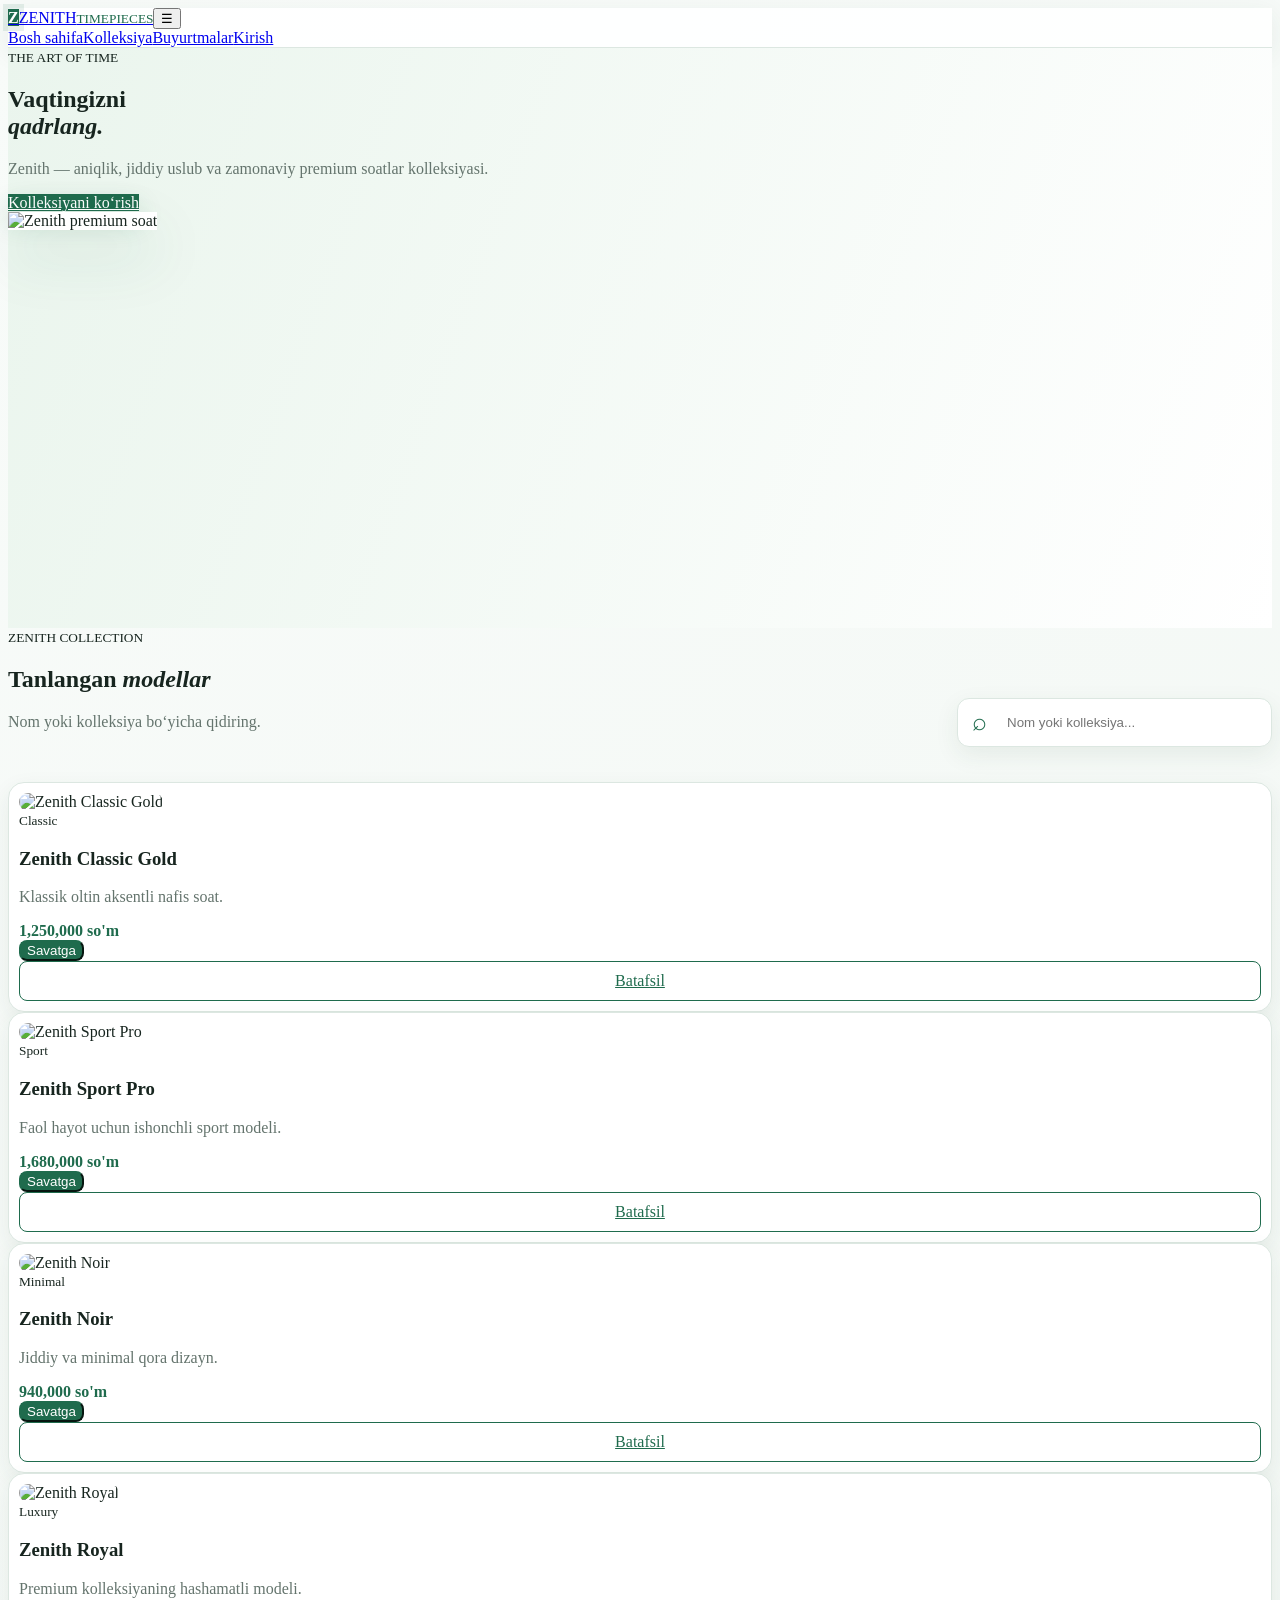
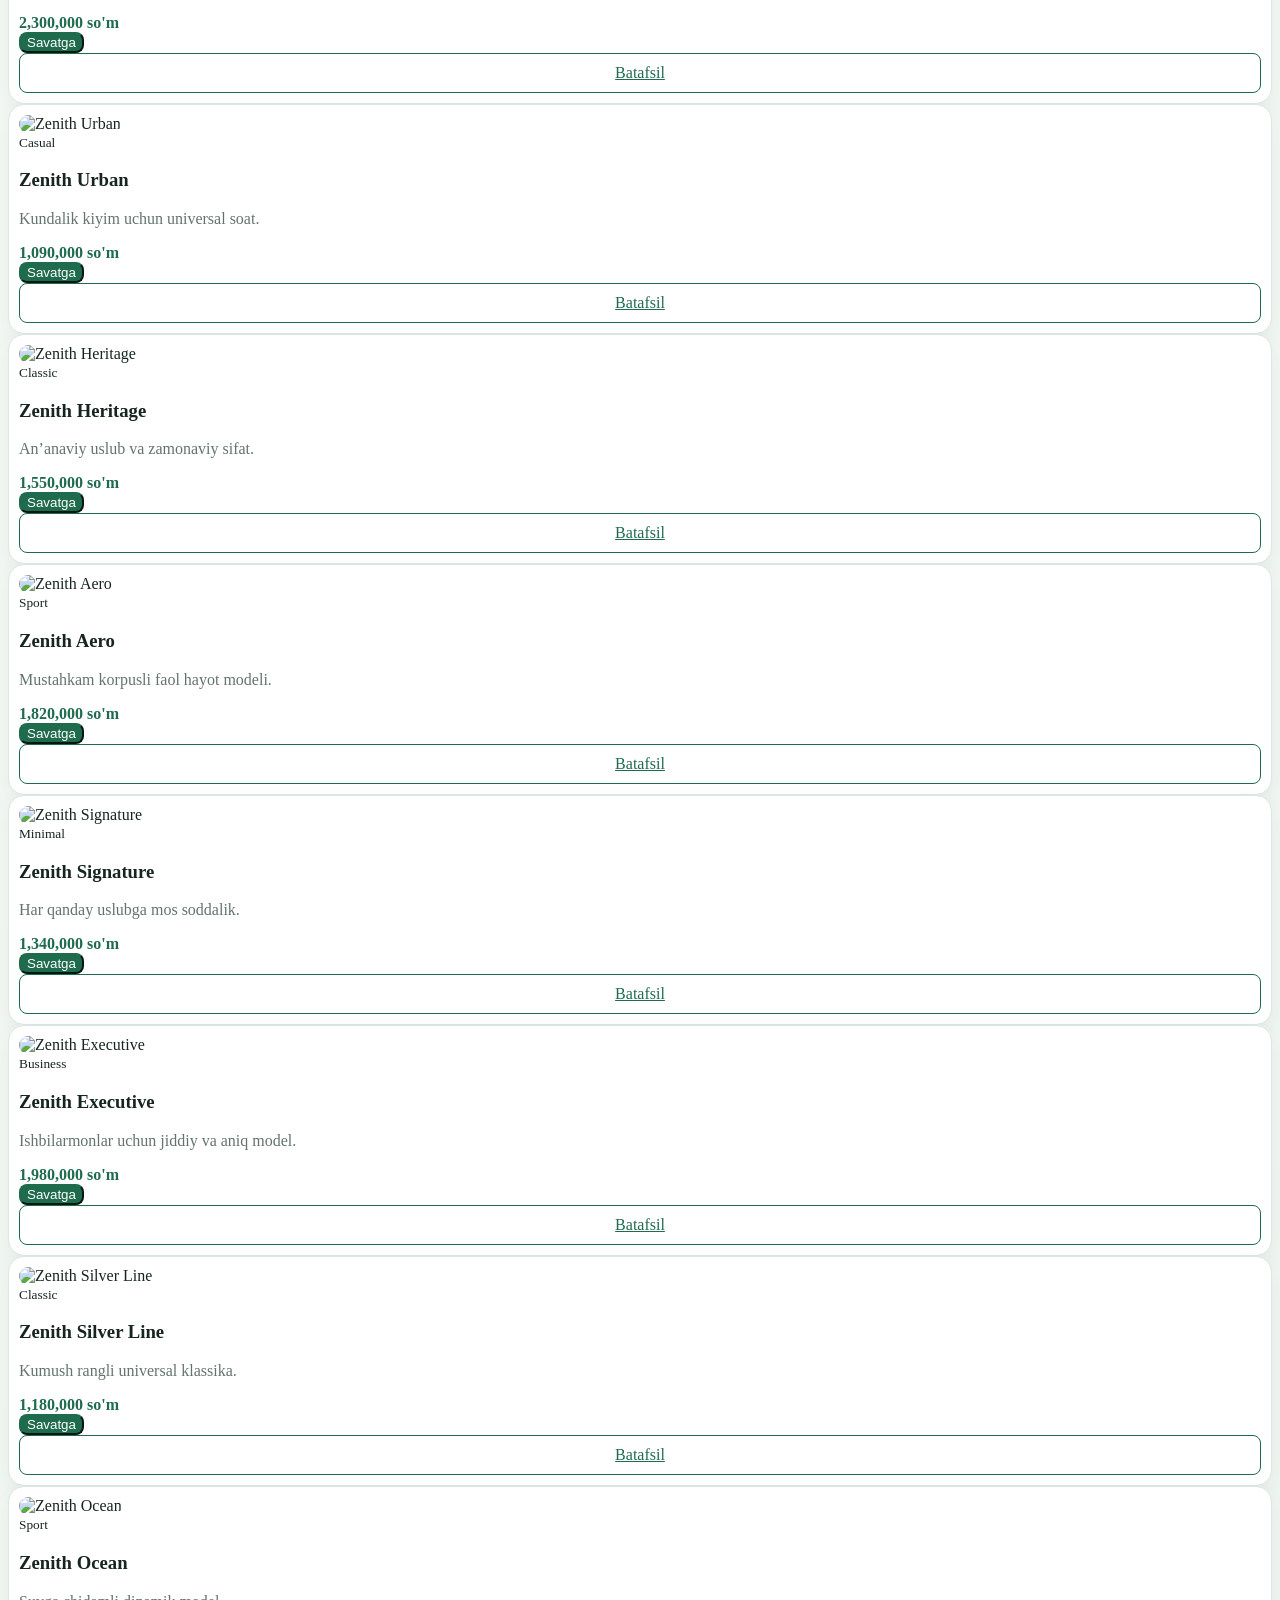
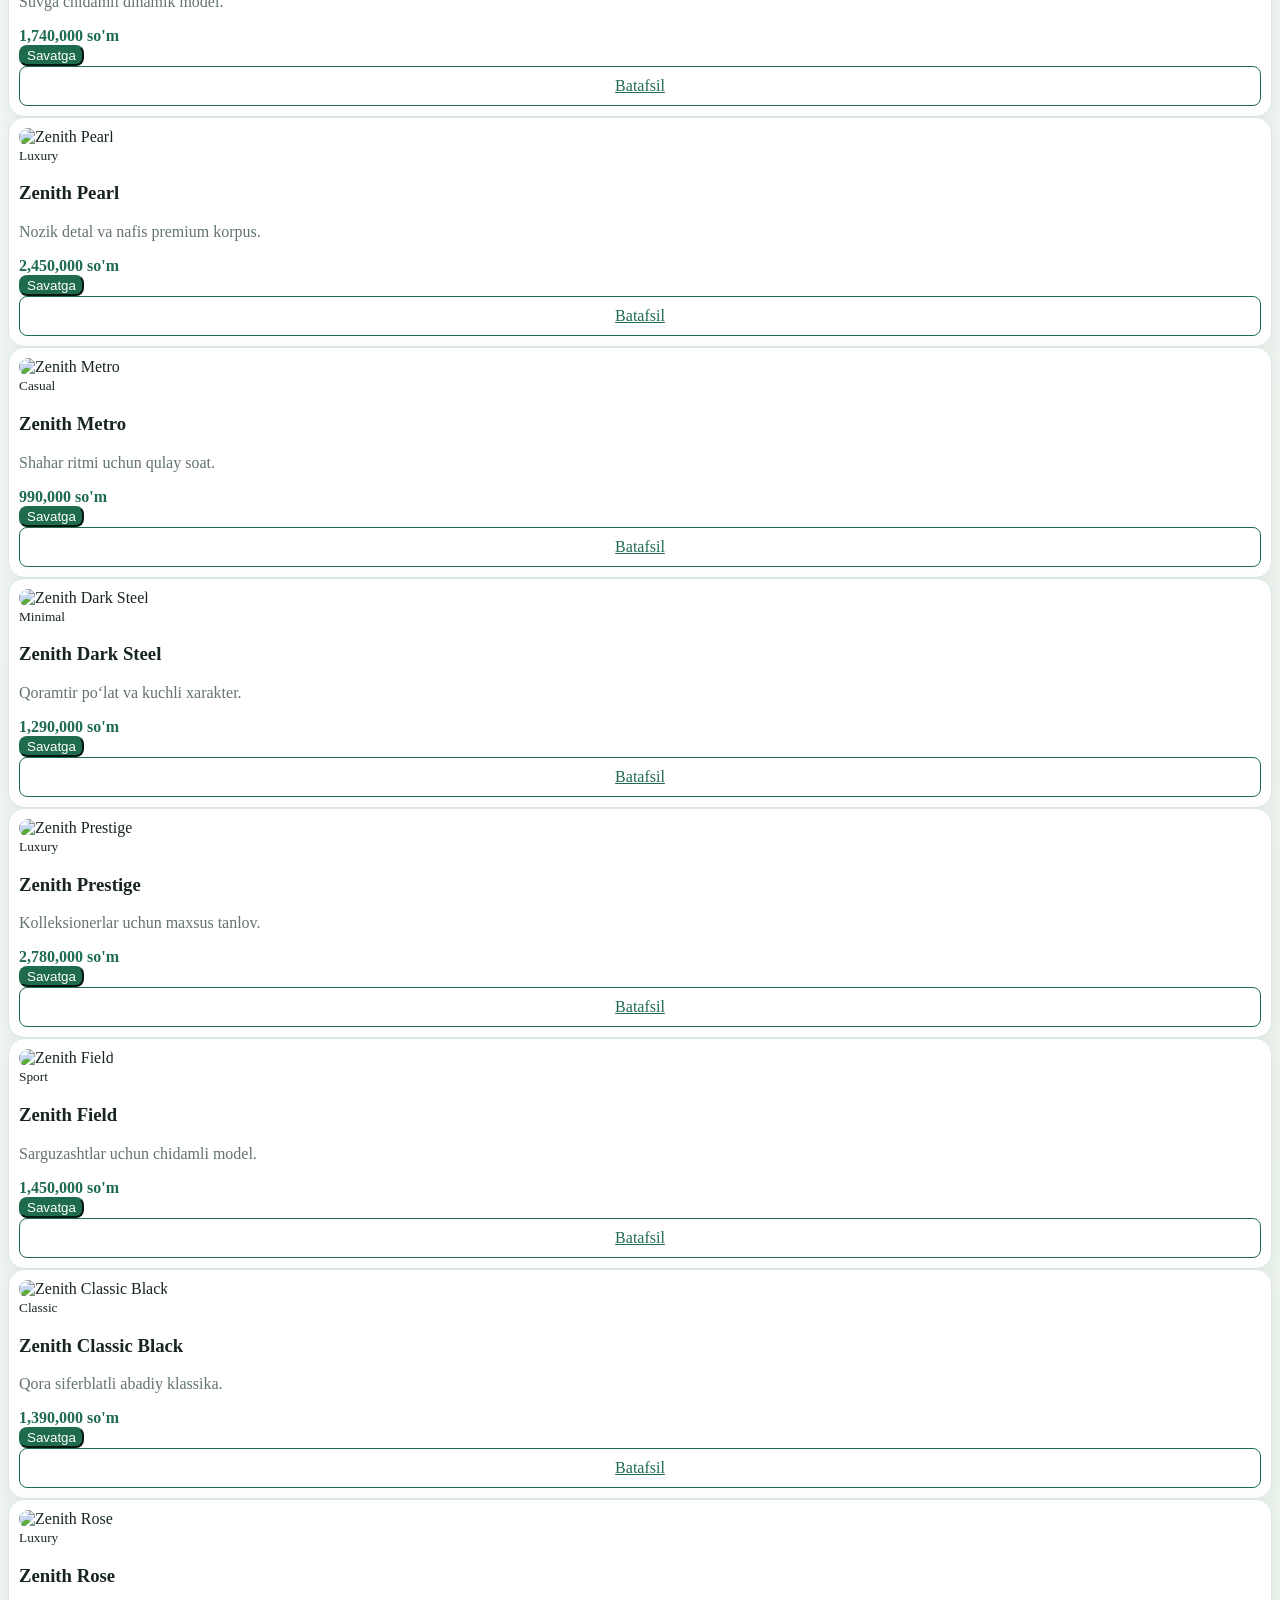
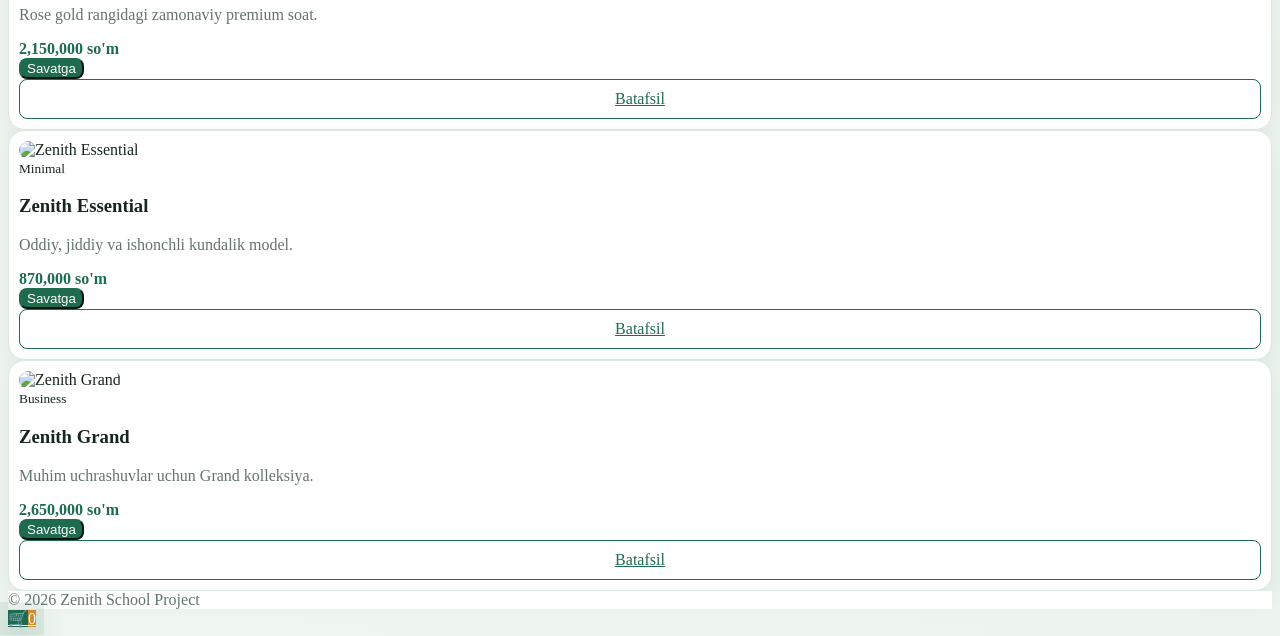
==== commit 96d3b518: "Add homepage search, 20 watch products, visible floating cart, and positive serious color theme" ====
--- a/index.html
+++ b/index.html
@@ -1 +1,9 @@
-<!doctype html><html lang="uz"><head><meta charset="UTF-8"><meta name="viewport" content="width=device-width,initial-scale=1"><title>Zenith Watches</title><link rel="stylesheet" href="css/style.css"></head><body data-page="home"><header><a class="brand" href="index.html"><b>Z</b><span>ZENITH<small>TIMEPIECES</small></span></a><button id="menuToggle" class="hamb">☰</button><nav id="mainNav"><a href="index.html">Bosh sahifa</a><a href="products.html">Kolleksiya</a><a href="cart.html">Savat <i id="cartCount">0</i></a><a href="orders.html">Buyurtmalar</a><a href="profile.html">Profil</a><a href="login.html" id="authLink">Kirish</a></nav></header><main><section class="hero"><div><small>THE ART OF TIME</small><h1>Vaqtingizni<br><em>qadrlang.</em></h1><p>Zenith — nafis dizayn, aniqlik va zamonaviy hashamat uyg‘unligi.</p><a class="btn" href="products.html">Kolleksiyani ko‘rish</a></div><img src="https://images.unsplash.com/photo-1523170335258-f5ed11844a49?auto=format&fit=crop&w=1000&q=85" alt="Zenith soat"></section><section class="section"><div class="heading"><div><small>ZENITH COLLECTION</small><h2>Tanlangan <em>modellar</em></h2></div><input id="homeSearch" placeholder="Soat qidirish..."></div><div id="featuredProducts" class="grid"></div></section></main><footer>© 2026 Zenith School Project</footer><script src="js/data.js"></script><script src="js/app.js"></script></body></html>+<!doctype html>
+<html lang="uz">
+<head><meta charset="UTF-8"><meta name="viewport" content="width=device-width,initial-scale=1"><meta name="theme-color" content="#f4f7f5"><title>Zenith Watches</title><link rel="stylesheet" href="css/style.css"><link rel="stylesheet" href="css/overrides.css"></head>
+<body data-page="home">
+<header class="site-header"><a class="brand" href="index.html"><b>Z</b><span>ZENITH<small>TIMEPIECES</small></span></a><button id="menuToggle" class="hamb" aria-label="Menyu">☰</button><nav id="mainNav"><a href="index.html">Bosh sahifa</a><a href="products.html">Kolleksiya</a><a href="orders.html">Buyurtmalar</a><a href="profile.html" id="authLink">Kirish</a></nav></header>
+<main>
+<section class="hero"><div><small>THE ART OF TIME</small><h1>Vaqtingizni<br><em>qadrlang.</em></h1><p>Zenith — aniqlik, jiddiy uslub va zamonaviy premium soatlar kolleksiyasi.</p><a class="btn" href="#collection">Kolleksiyani ko‘rish</a></div><img src="https://images.unsplash.com/photo-1523170335258-f5ed11844a49?auto=format&fit=crop&w=1000&q=85" alt="Zenith premium soat"></section>
+<section id="collection" class="section home-collection"><div class="home-search"><div><small>ZENITH COLLECTION</small><h2>Tanlangan <em>modellar</em></h2><p class="muted">Nom yoki kolleksiya bo‘yicha qidiring.</p></div><div class="search-box"><span>⌕</span><input id="homeSearch" type="search" placeholder="Nom yoki kolleksiya..." aria-label="Soatlarni qidirish"></div></div><div id="featuredProducts" class="grid"></div></section>
+</main><footer>© 2026 Zenith School Project</footer><script src="js/data.js"></script><script src="js/app.js"></script></body></html>
--- a/css/style.css
+++ b/css/style.css
@@ -1,3 +1,4 @@
-@import url('https://fonts.googleapis.com/css2?family=Cormorant+Garamond:wght@600;700&family=Manrope:wght@400;600;700&display=swap');:root{--bg:#0b0a09;--panel:#17130f;--text:#f5efe3;--muted:#a99d8e;--gold:#c9a568;--gold2:#f1d69e;--line:#3a2d1d}*{box-sizing:border-box}body{margin:0;background:linear-gradient(135deg,#0b0a09,#17110c);color:var(--text);font:15px Manrope,Arial;line-height:1.6}a{color:inherit;text-decoration:none}h1,h2,h3{font-family:'Cormorant Garamond',serif}h1{font-size:clamp(48px,7vw,92px);line-height:.9;margin:20px 0}h2{font-size:48px}em{color:var(--gold2);font-style:normal}small{color:var(--gold);letter-spacing:2px;font-weight:700}.site-header,header{min-height:78px;padding:14px 7%;display:flex;justify-content:space-between;align-items:center;gap:20px;border-bottom:1px solid #2b241b;position:sticky;top:0;z-index:5;background:#0b0a09ee;backdrop-filter:blur(12px)}.brand{display:flex;align-items:center;gap:10px;letter-spacing:3px}.brand>b{display:grid;place-items:center;width:38px;height:38px;border:1px solid var(--gold);border-radius:50%;color:var(--gold2);font:700 23px Georgia}.brand span{display:grid;line-height:1}.brand small{font-size:7px;margin-top:5px}.main-nav,nav{display:flex;gap:24px;align-items:center;color:#d1c4b2}.main-nav a:hover,nav a:hover{color:var(--gold2)}i{font-style:normal;background:var(--gold);color:#111;border-radius:20px;padding:2px 7px;font-size:11px}.hamb{display:none;background:none;color:var(--gold2);border:0;font-size:24px}.hero{min-height:650px;padding:90px 7%;display:grid;grid-template-columns:1fr 1fr;align-items:center;gap:55px}.hero p{color:var(--muted);max-width:480px;font-size:17px}.hero img{width:100%;height:510px;object-fit:cover;border:1px solid var(--line);padding:12px;background:#17130f}.btn{display:inline-block;padding:13px 22px;border:0;border-radius:3px;background:linear-gradient(135deg,var(--gold2),var(--gold));color:#17110a;font-weight:700;cursor:pointer}.section{max-width:1400px;margin:auto;padding:80px 7%}.heading{display:flex;justify-content:space-between;align-items:end;margin-bottom:30px}.heading input,.search{padding:13px;background:transparent;border:1px solid var(--line);color:#fff;outline:0}.grid{display:grid;grid-template-columns:repeat(auto-fit,minmax(230px,1fr));gap:22px}.card{background:linear-gradient(145deg,#211a13,#12100e);border:1px solid var(--line);padding:11px;transition:.25s}.card:hover{transform:translateY(-5px);border-color:var(--gold)}.card img{width:100%;height:260px;object-fit:cover}.card-body{padding:12px 5px}.card h3{font-size:25px;margin:7px 0}.card p{color:var(--muted);font-size:13px}.price{color:var(--gold2);font-weight:700}.card-actions{display:flex;gap:8px;margin-top:14px}.card-actions button,.filter-pill{flex:1;padding:10px;background:transparent;color:var(--gold2);border:1px solid var(--gold);cursor:pointer}.card-actions button:first-child,.filter-pill.active{background:var(--gold);color:#111}.filters{display:flex;flex-wrap:wrap;gap:10px;margin:25px 0}.filter-pill{flex:0 0 auto}.two{display:grid;grid-template-columns:1fr 330px;gap:35px}.summary,.cart-item,.orders-card,.profile-card,.form{background:var(--panel);border:1px solid var(--line);padding:25px}.summary{height:max-content}.summary p{display:flex;justify-content:space-between;color:var(--muted)}.cart-item{display:flex;gap:15px;margin:12px 0}.cart-item img{width:100px;height:100px;object-fit:cover}.qty button{background:none;border:1px solid var(--line);color:#fff;padding:3px 10px}.auth{min-height:100vh;display:grid;place-items:center;padding:30px}.form{width:min(430px,100%);display:grid;gap:14px}.form input{padding:13px;background:transparent;border:0;border-bottom:1px solid var(--line);color:#fff;outline:0}.profile{max-width:700px}.orders-card{margin:15px 0}.product-detail{display:grid;grid-template-columns:1fr 1fr;gap:35px;align-items:center}.product-detail img{width:100%;height:520px;object-fit:cover}.muted{color:var(--muted)}footer{padding:30px 7%;border-top:1px solid #2b241b;color:var(--muted)}
-@media(max-width:800px){.hamb{display:block}.main-nav{display:none;position:absolute;top:75px;left:0;width:100%;padding:20px 7%;background:#120f0c;flex-direction:column;align-items:flex-start}.main-nav.open{display:flex}nav:not(.main-nav){display:none}.hero,.two,.product-detail{grid-template-columns:1fr}.hero{padding:60px 5%}.hero img{height:350px}.section{padding:60px 5%}.heading{display:block}.heading input,.search{width:100%;margin-top:18px}.cart-item{flex-wrap:wrap}}
-@media(max-width:480px){.brand span{display:none}.hero h1{font-size:58px}.card-actions{flex-direction:column}.hero .btn{width:100%;text-align:center}}
+/* Mobile and multi-page refinements */
+.card-button{display:flex;align-items:center;justify-content:center;flex:1;padding:10px;border:1px solid var(--gold);border-radius:2px;color:var(--gold2);transition:.2s}.card-button:hover{background:var(--gold);color:#111}.empty-state{padding:24px;border:1px dashed var(--line)}.cart-info{flex:1}.qty{display:flex;align-items:center;gap:10px}.auth label{color:var(--muted);font-size:13px}.auth a,.form a{color:var(--gold2)}
+@media(max-width:800px){body{overflow-x:hidden}.site-header,header{min-height:72px;padding:12px 5%}.main-nav,header nav{display:none;position:absolute;top:72px;left:0;right:0;padding:20px 7%;background:#120f0c;border-bottom:1px solid var(--line);flex-direction:column;align-items:flex-start;gap:17px;box-shadow:0 20px 30px rgba(0,0,0,.35)}.main-nav.open,header nav.open{display:flex}.hamb{display:block}.hero{padding:55px 5% 45px;min-height:auto}.hero img{height:330px}.section{padding:55px 5%}.heading{display:block}.heading input,.search{width:100%;margin-top:16px}.grid{grid-template-columns:repeat(2,minmax(0,1fr));gap:14px}.card{padding:8px}.card img{height:210px}.card h3{font-size:22px}.card p{min-height:0}.card-actions{flex-direction:column;gap:7px}.two,.cart-page,.product-detail{grid-template-columns:1fr}.summary{position:static}.cart-item{align-items:flex-start}.product-detail img{height:360px}.floating-cart{right:15px;bottom:15px;width:60px;height:60px}}
+@media(max-width:480px){.brand span{display:none}.grid{grid-template-columns:1fr}.hero h1{font-size:56px}.hero p{font-size:15px}.floating-cart{width:57px;height:57px;font-size:23px}.form{padding:22px}.auth{padding:20px 5%}}
--- a/css/overrides.css
+++ b/css/overrides.css
@@ -0,0 +1,6 @@
+/* Zenith home search, positive serious palette, and visible floating cart */
+:root{--bg:#f4f7f5;--panel:#ffffff;--text:#17251f;--muted:#64746d;--gold:#b5873c;--gold2:#d5aa61;--line:#dce7e1;--green:#1f6b4d}
+body{background:linear-gradient(135deg,#f8fbf9,#edf4ef);color:var(--text)}body:before{display:none}.site-header,header{background:rgba(255,255,255,.94);border-bottom:1px solid var(--line);box-shadow:0 6px 24px rgba(39,74,57,.07)}.main-nav,nav{color:#395349}.main-nav a:hover,nav a:hover{color:var(--green)}.brand>b{background:var(--green);color:#fff;border-color:var(--green);box-shadow:0 0 0 5px rgba(31,107,77,.1)}.brand span small{color:var(--green)}.hero{background:linear-gradient(110deg,#eaf5ed,#fff);min-height:580px}.hero p,.muted{color:var(--muted)}.hero img{border-color:var(--line);background:#fff;box-shadow:0 25px 60px rgba(31,107,77,.16);filter:none}.btn{background:var(--green);color:#fff;box-shadow:0 12px 26px rgba(31,107,77,.2)}.btn:hover{background:#164d38}.home-search{display:flex;align-items:end;justify-content:space-between;gap:30px;margin-bottom:35px}.search-box{display:flex;align-items:center;gap:10px;background:#fff;border:1px solid var(--line);border-radius:12px;padding:6px 14px;box-shadow:0 8px 24px rgba(39,74,57,.08)}.search-box span{font-size:25px;color:var(--green)}.search-box input{border:0;outline:0;width:260px;padding:10px;color:var(--text);background:transparent}.card{background:#fff;border:1px solid var(--line);border-radius:16px;padding:10px;box-shadow:0 8px 22px rgba(39,74,57,.08)}.card:hover{border-color:#8dbba5;box-shadow:0 16px 36px rgba(39,74,57,.15)}.card img{border-radius:10px;filter:none}.card h3{color:var(--text)}.card p{color:var(--muted)}.card-actions button,.card-button{border-color:var(--green);color:var(--green);border-radius:8px;background:#fff}.card-actions button:hover,.card-actions button:first-child,.card-button:hover{background:var(--green);color:#fff}.price{color:var(--green)}footer{background:#fff;border-top-color:var(--line);color:var(--muted)}
+.floating-cart{right:24px;bottom:24px;background:var(--green);color:#fff;border-color:#d8f0df;box-shadow:0 12px 32px rgba(31,107,77,.32),0 0 0 8px rgba(31,107,77,.08)}.floating-cart .cart-number{background:#d38b2d;border-color:#fff}.floating-cart.bump:after{border-color:var(--green)}
+@media(max-width:800px){.home-search{display:block}.search-box{margin-top:18px}.search-box input{width:100%}.grid{grid-template-columns:repeat(2,minmax(0,1fr))}.card img{height:220px}.floating-cart{right:16px;bottom:16px}}
+@media(max-width:480px){.grid{grid-template-columns:1fr}.home-search h2{font-size:42px}.search-box input{width:100%}}
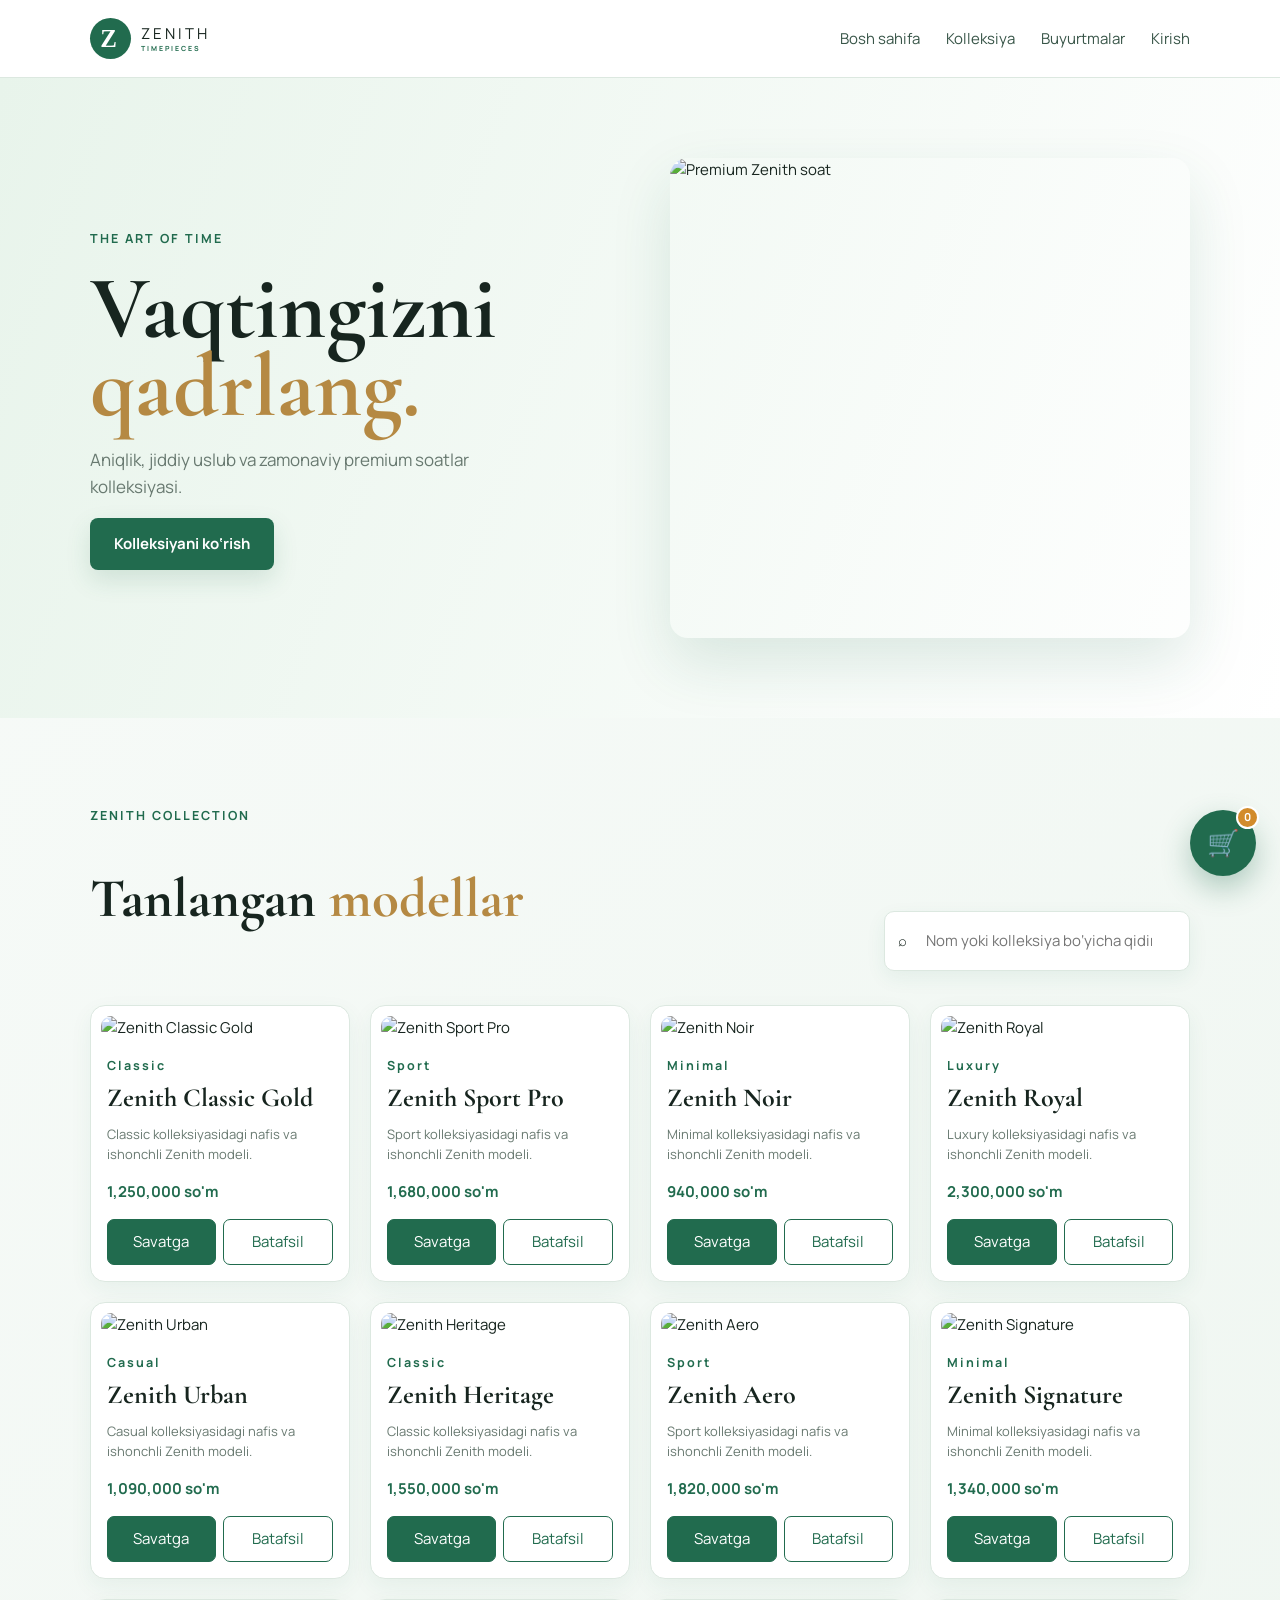
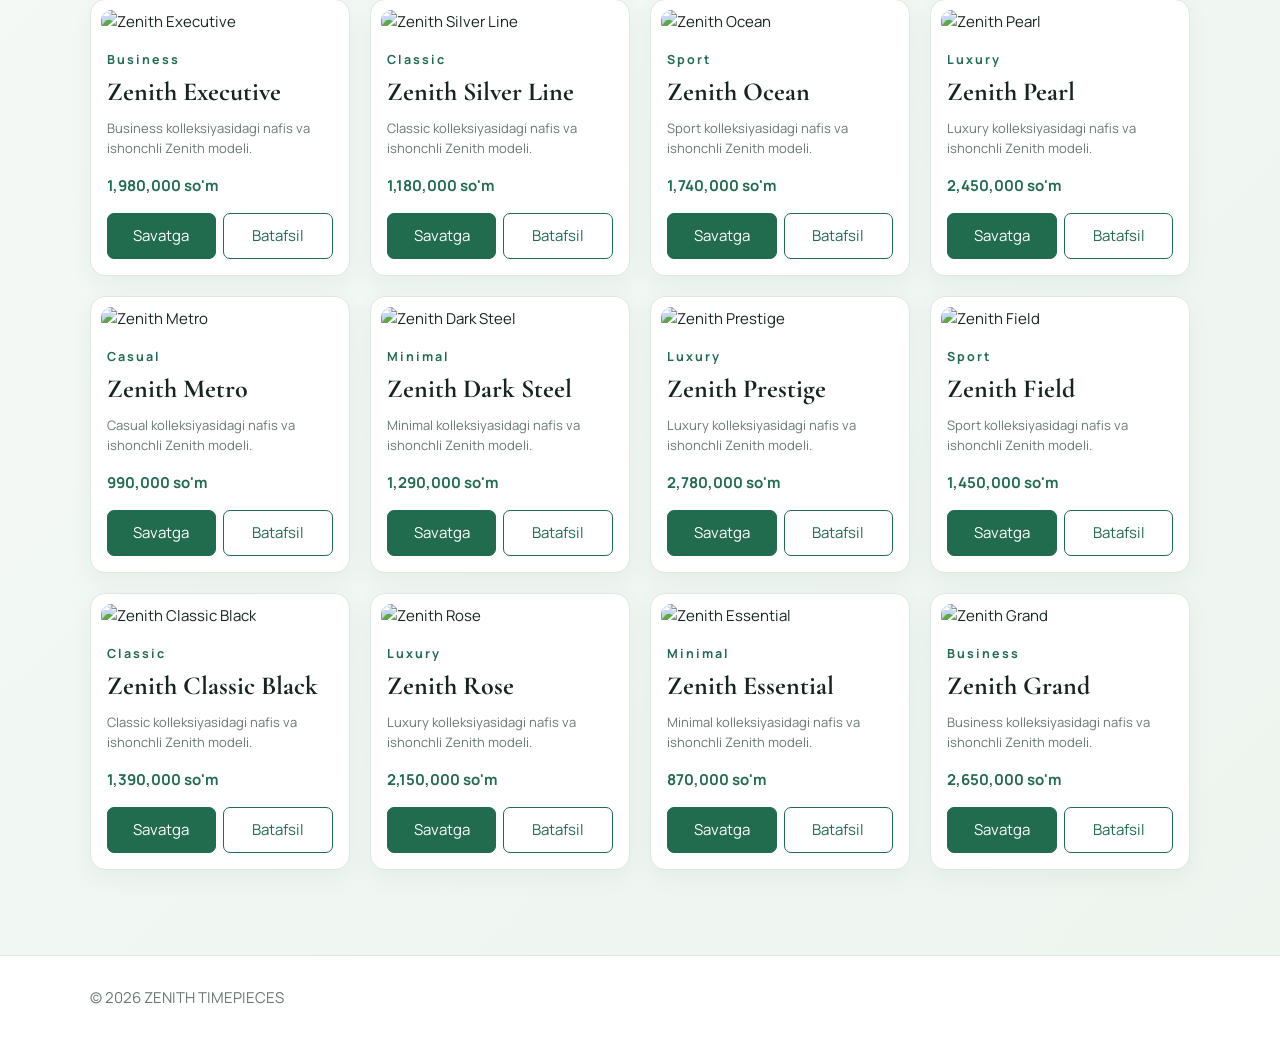
==== commit 1639af9f: "Rebuild Zenith UI cleanly with homepage search, 20 watches, floating cart, premium responsive design" ====
--- a/index.html
+++ b/index.html
@@ -1,9 +1 @@
-<!doctype html>
-<html lang="uz">
-<head><meta charset="UTF-8"><meta name="viewport" content="width=device-width,initial-scale=1"><meta name="theme-color" content="#f4f7f5"><title>Zenith Watches</title><link rel="stylesheet" href="css/style.css"><link rel="stylesheet" href="css/overrides.css"></head>
-<body data-page="home">
-<header class="site-header"><a class="brand" href="index.html"><b>Z</b><span>ZENITH<small>TIMEPIECES</small></span></a><button id="menuToggle" class="hamb" aria-label="Menyu">☰</button><nav id="mainNav"><a href="index.html">Bosh sahifa</a><a href="products.html">Kolleksiya</a><a href="orders.html">Buyurtmalar</a><a href="profile.html" id="authLink">Kirish</a></nav></header>
-<main>
-<section class="hero"><div><small>THE ART OF TIME</small><h1>Vaqtingizni<br><em>qadrlang.</em></h1><p>Zenith — aniqlik, jiddiy uslub va zamonaviy premium soatlar kolleksiyasi.</p><a class="btn" href="#collection">Kolleksiyani ko‘rish</a></div><img src="https://images.unsplash.com/photo-1523170335258-f5ed11844a49?auto=format&fit=crop&w=1000&q=85" alt="Zenith premium soat"></section>
-<section id="collection" class="section home-collection"><div class="home-search"><div><small>ZENITH COLLECTION</small><h2>Tanlangan <em>modellar</em></h2><p class="muted">Nom yoki kolleksiya bo‘yicha qidiring.</p></div><div class="search-box"><span>⌕</span><input id="homeSearch" type="search" placeholder="Nom yoki kolleksiya..." aria-label="Soatlarni qidirish"></div></div><div id="featuredProducts" class="grid"></div></section>
-</main><footer>© 2026 Zenith School Project</footer><script src="js/data.js"></script><script src="js/app.js"></script></body></html>+<!doctype html><html lang="uz"><head><meta charset="UTF-8"><meta name="viewport" content="width=device-width,initial-scale=1"><title>ZENITH — Luxury Watches</title><link rel="stylesheet" href="css/style.css"></head><body data-page="home"><header><a class="brand" href="index.html"><b>Z</b><span>ZENITH<small>TIMEPIECES</small></span></a><button class="menu" id="menu">☰</button><nav id="nav"><a href="index.html">Bosh sahifa</a><a href="products.html">Kolleksiya</a><a href="orders.html">Buyurtmalar</a><a href="profile.html" id="authLink">Kirish</a></nav></header><main><section class="hero"><div><small>THE ART OF TIME</small><h1>Vaqtingizni<br><em>qadrlang.</em></h1><p>Aniqlik, jiddiy uslub va zamonaviy premium soatlar kolleksiyasi.</p><a class="btn" href="#collection">Kolleksiyani ko‘rish</a></div><img src="https://images.unsplash.com/photo-1523170335258-f5ed11844a49?auto=format&fit=crop&w=1000&q=85" alt="Premium Zenith soat"></section><section id="collection" class="section"><div class="section-top"><div><small>ZENITH COLLECTION</small><h2>Tanlangan <em>modellar</em></h2></div><label class="search">⌕<input id="search" type="search" placeholder="Nom yoki kolleksiya bo‘yicha qidirish"></label></div><div id="products" class="grid"></div></section></main><footer>© 2026 ZENITH TIMEPIECES</footer><script src="js/data.js"></script><script src="js/app.js"></script></body></html>
--- a/css/style.css
+++ b/css/style.css
@@ -1,4 +1,2 @@
-/* Mobile and multi-page refinements */
-.card-button{display:flex;align-items:center;justify-content:center;flex:1;padding:10px;border:1px solid var(--gold);border-radius:2px;color:var(--gold2);transition:.2s}.card-button:hover{background:var(--gold);color:#111}.empty-state{padding:24px;border:1px dashed var(--line)}.cart-info{flex:1}.qty{display:flex;align-items:center;gap:10px}.auth label{color:var(--muted);font-size:13px}.auth a,.form a{color:var(--gold2)}
-@media(max-width:800px){body{overflow-x:hidden}.site-header,header{min-height:72px;padding:12px 5%}.main-nav,header nav{display:none;position:absolute;top:72px;left:0;right:0;padding:20px 7%;background:#120f0c;border-bottom:1px solid var(--line);flex-direction:column;align-items:flex-start;gap:17px;box-shadow:0 20px 30px rgba(0,0,0,.35)}.main-nav.open,header nav.open{display:flex}.hamb{display:block}.hero{padding:55px 5% 45px;min-height:auto}.hero img{height:330px}.section{padding:55px 5%}.heading{display:block}.heading input,.search{width:100%;margin-top:16px}.grid{grid-template-columns:repeat(2,minmax(0,1fr));gap:14px}.card{padding:8px}.card img{height:210px}.card h3{font-size:22px}.card p{min-height:0}.card-actions{flex-direction:column;gap:7px}.two,.cart-page,.product-detail{grid-template-columns:1fr}.summary{position:static}.cart-item{align-items:flex-start}.product-detail img{height:360px}.floating-cart{right:15px;bottom:15px;width:60px;height:60px}}
-@media(max-width:480px){.brand span{display:none}.grid{grid-template-columns:1fr}.hero h1{font-size:56px}.hero p{font-size:15px}.floating-cart{width:57px;height:57px;font-size:23px}.form{padding:22px}.auth{padding:20px 5%}}
+@import url('https://fonts.googleapis.com/css2?family=Cormorant+Garamond:wght@600;700&family=Manrope:wght@400;500;600;700&display=swap');:root{--bg:#f4f8f5;--ink:#17251f;--muted:#687970;--green:#216b4e;--gold:#b58943;--line:#dce8e0;--panel:#fff}*{box-sizing:border-box}html{scroll-behavior:smooth}body{margin:0;background:linear-gradient(135deg,#f8fbf9,#edf5ef);color:var(--ink);font:15px Manrope,Arial;line-height:1.6}a{color:inherit;text-decoration:none}button,input{font:inherit}h1,h2,h3{font-family:'Cormorant Garamond',serif}h1{font-size:clamp(52px,7vw,100px);line-height:.87;margin:20px 0}h2{font-size:55px;line-height:.95}em{color:var(--gold);font-style:normal}small{color:var(--green);font-weight:700;letter-spacing:2px}.site-header,header{min-height:78px;padding:14px 7%;display:flex;align-items:center;justify-content:space-between;background:#fffffff2;border-bottom:1px solid var(--line);position:sticky;top:0;z-index:10}.brand{display:flex;align-items:center;gap:10px;letter-spacing:3px}.brand>b{display:grid;place-items:center;width:41px;height:41px;border-radius:50%;background:var(--green);color:#fff;font:700 25px Georgia}.brand span{display:grid;line-height:1}.brand span small{font-size:7px;margin-top:4px}.main-nav,nav{display:flex;gap:26px;color:#385548}nav a:hover{color:var(--green)}.menu{display:none;border:0;background:none;font-size:25px;color:var(--green)}.hero{min-height:590px;padding:80px 7%;display:grid;grid-template-columns:1fr 1fr;align-items:center;gap:60px;background:linear-gradient(110deg,#e8f4eb,#fff)}.hero p{max-width:470px;color:var(--muted);font-size:17px}.hero img{width:100%;height:480px;object-fit:cover;border-radius:18px;box-shadow:0 25px 60px #216b4e22}.btn{display:inline-block;border:0;border-radius:8px;background:var(--green);color:#fff;padding:14px 24px;font-weight:700;cursor:pointer;box-shadow:0 10px 24px #216b4e25}.btn:hover{background:#164d39;transform:translateY(-2px)}.section{max-width:1450px;margin:auto;padding:85px 7%}.section-top{display:flex;justify-content:space-between;align-items:end;gap:25px;margin-bottom:34px}.search{display:flex;align-items:center;gap:9px;background:#fff;border:1px solid var(--line);border-radius:10px;padding:7px 13px;box-shadow:0 7px 20px #216b4e12}.search input{border:0;outline:0;background:transparent;color:var(--ink);padding:10px;width:260px}.search.wide{max-width:520px;margin:25px 0}.grid{display:grid;grid-template-columns:repeat(4,minmax(0,1fr));gap:20px}.card{background:var(--panel);border:1px solid var(--line);border-radius:15px;padding:10px;box-shadow:0 8px 22px #216b4e10;transition:.25s}.card:hover{transform:translateY(-6px);border-color:#8bbca2;box-shadow:0 18px 35px #216b4e20}.card img{width:100%;height:240px;object-fit:cover;border-radius:10px}.card-body{padding:13px 6px 6px}.card h3{font-size:26px;line-height:1;margin:8px 0}.card p{color:var(--muted);font-size:13px;min-height:43px}.price{color:var(--green);font-weight:700}.card-actions{display:flex;gap:7px;margin-top:15px}.card-actions button,.card-actions a{flex:1;text-align:center;padding:10px;border:1px solid var(--green);border-radius:7px;background:#fff;color:var(--green);cursor:pointer}.card-actions button:first-child,.card-actions button:hover,.card-actions a:hover{background:var(--green);color:#fff}.floating-cart{position:fixed;right:24px;bottom:24px;width:66px;height:66px;border-radius:50%;display:grid;place-items:center;background:var(--green);color:#fff;font-size:26px;z-index:30;box-shadow:0 12px 30px #216b4e55}.floating-cart b{position:absolute;right:-3px;top:-4px;background:#d28b2b;color:#fff;border:2px solid #fff;border-radius:50%;min-width:23px;height:23px;text-align:center;font-size:11px}.bump{animation:bump .6s ease}@keyframes bump{30%{transform:scale(1.25) rotate(-8deg)}60%{transform:scale(.9) rotate(8deg)}}.cart-page{display:grid;grid-template-columns:1fr 340px;gap:35px}.summary,.cart-item,.form,.orders-card,.profile{background:#fff;border:1px solid var(--line);border-radius:15px;padding:25px;box-shadow:0 10px 25px #216b4e12}.summary p{display:flex;justify-content:space-between;color:var(--muted)}.cart-item{display:flex;gap:15px;margin:12px 0}.cart-item img{width:95px;height:95px;object-fit:cover;border-radius:8px}.qty{display:flex;gap:10px;align-items:center}.qty button{border:1px solid var(--line);background:#fff;padding:3px 11px;cursor:pointer}.auth{min-height:100vh;display:grid;place-items:center;padding:25px}.form{width:min(440px,100%);display:grid;gap:13px}.form input{padding:13px;border:0;border-bottom:1px solid var(--line);outline:0}.form a{color:var(--green)}.profile{max-width:700px;margin:80px auto}footer{padding:30px 7%;background:#fff;border-top:1px solid var(--line);color:var(--muted)}
+@media(max-width:900px){.grid{grid-template-columns:repeat(3,minmax(0,1fr))}}@media(max-width:700px){header{padding:13px 5%}.menu{display:block}header nav{display:none;position:absolute;top:72px;left:0;right:0;padding:20px 7%;background:#fff;flex-direction:column;gap:16px;box-shadow:0 15px 25px #173d2a20}header nav.open{display:flex}.hero,.cart-page{grid-template-columns:1fr}.hero{padding:55px 5%;gap:35px}.hero img{height:330px}.section{padding:58px 5%}.section-top{display:block}.search{margin-top:20px}.search input{width:100%}.grid{grid-template-columns:repeat(2,minmax(0,1fr));gap:13px}.card img{height:190px}.card h3{font-size:22px}.card-actions{flex-direction:column}.floating-cart{right:15px;bottom:15px;width:59px;height:59px}}@media(max-width:430px){.brand span{display:none}.grid{grid-template-columns:1fr}.hero h1{font-size:58px}}
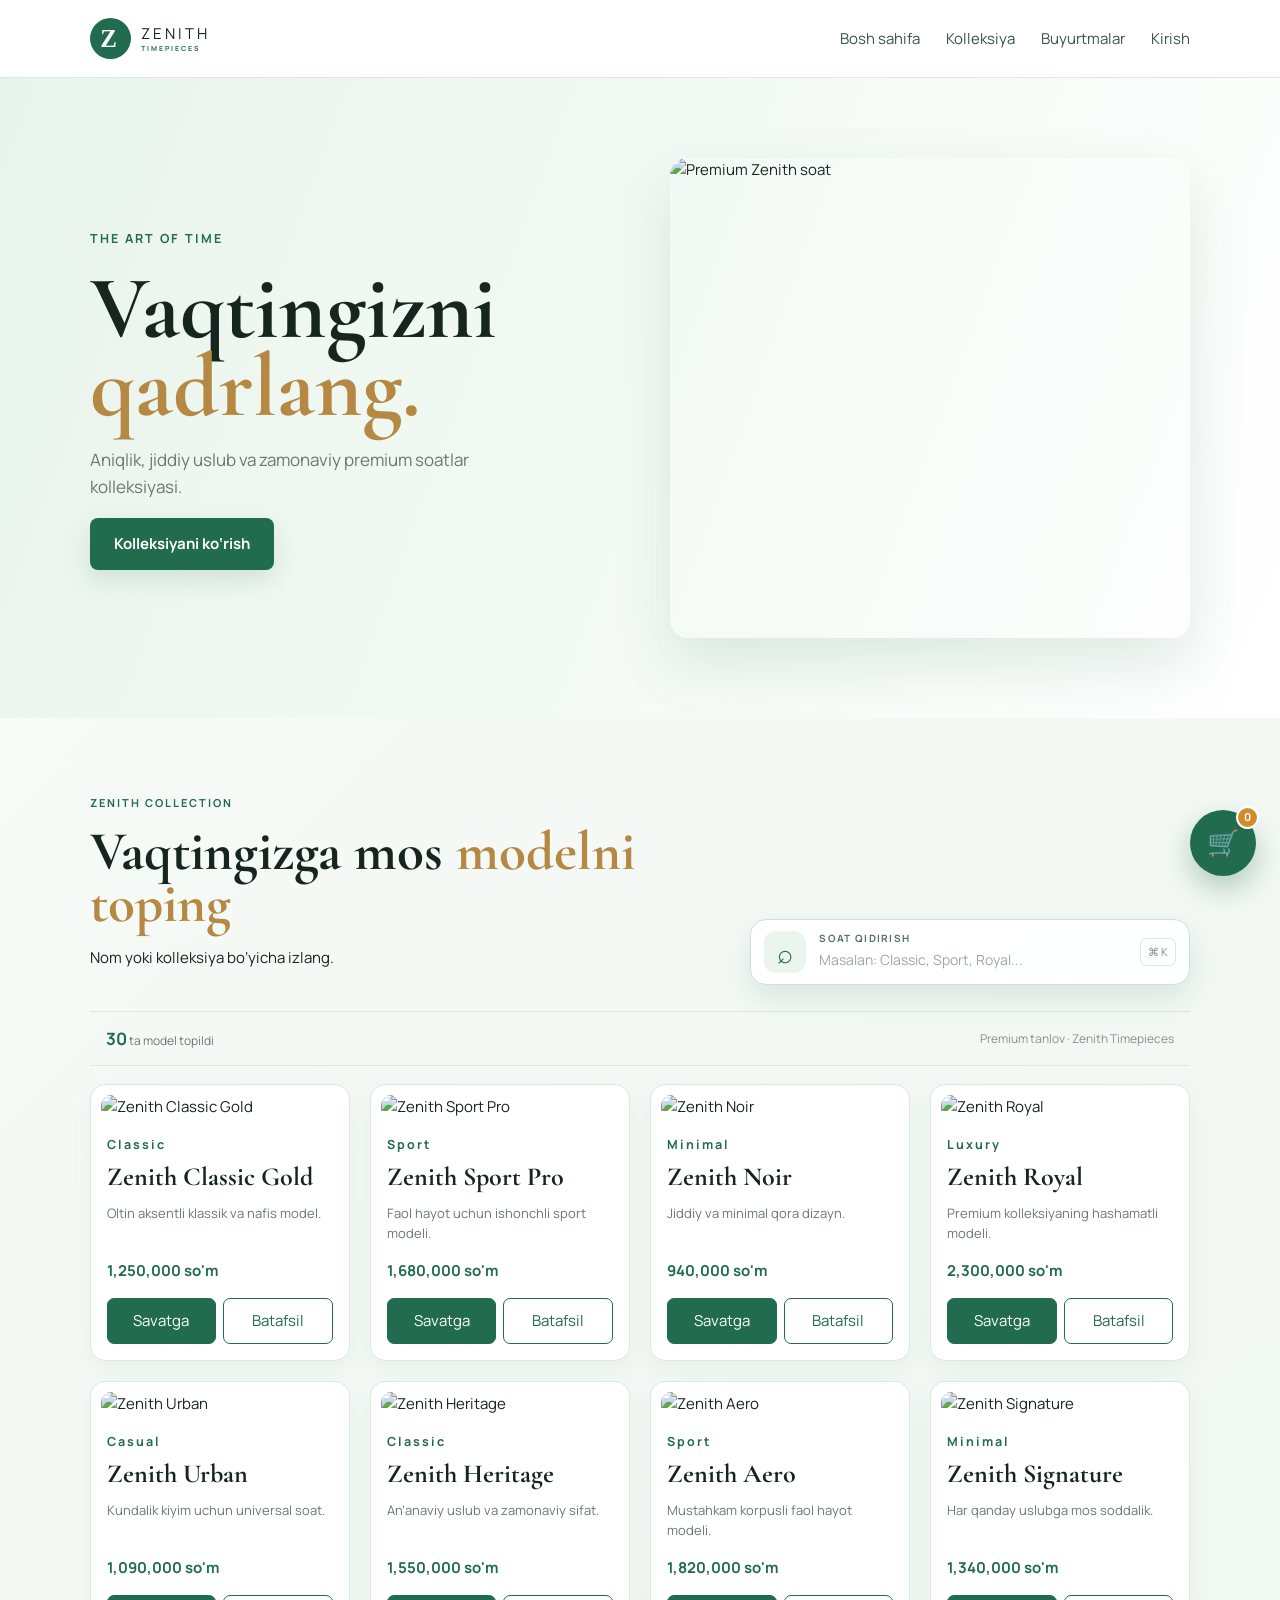
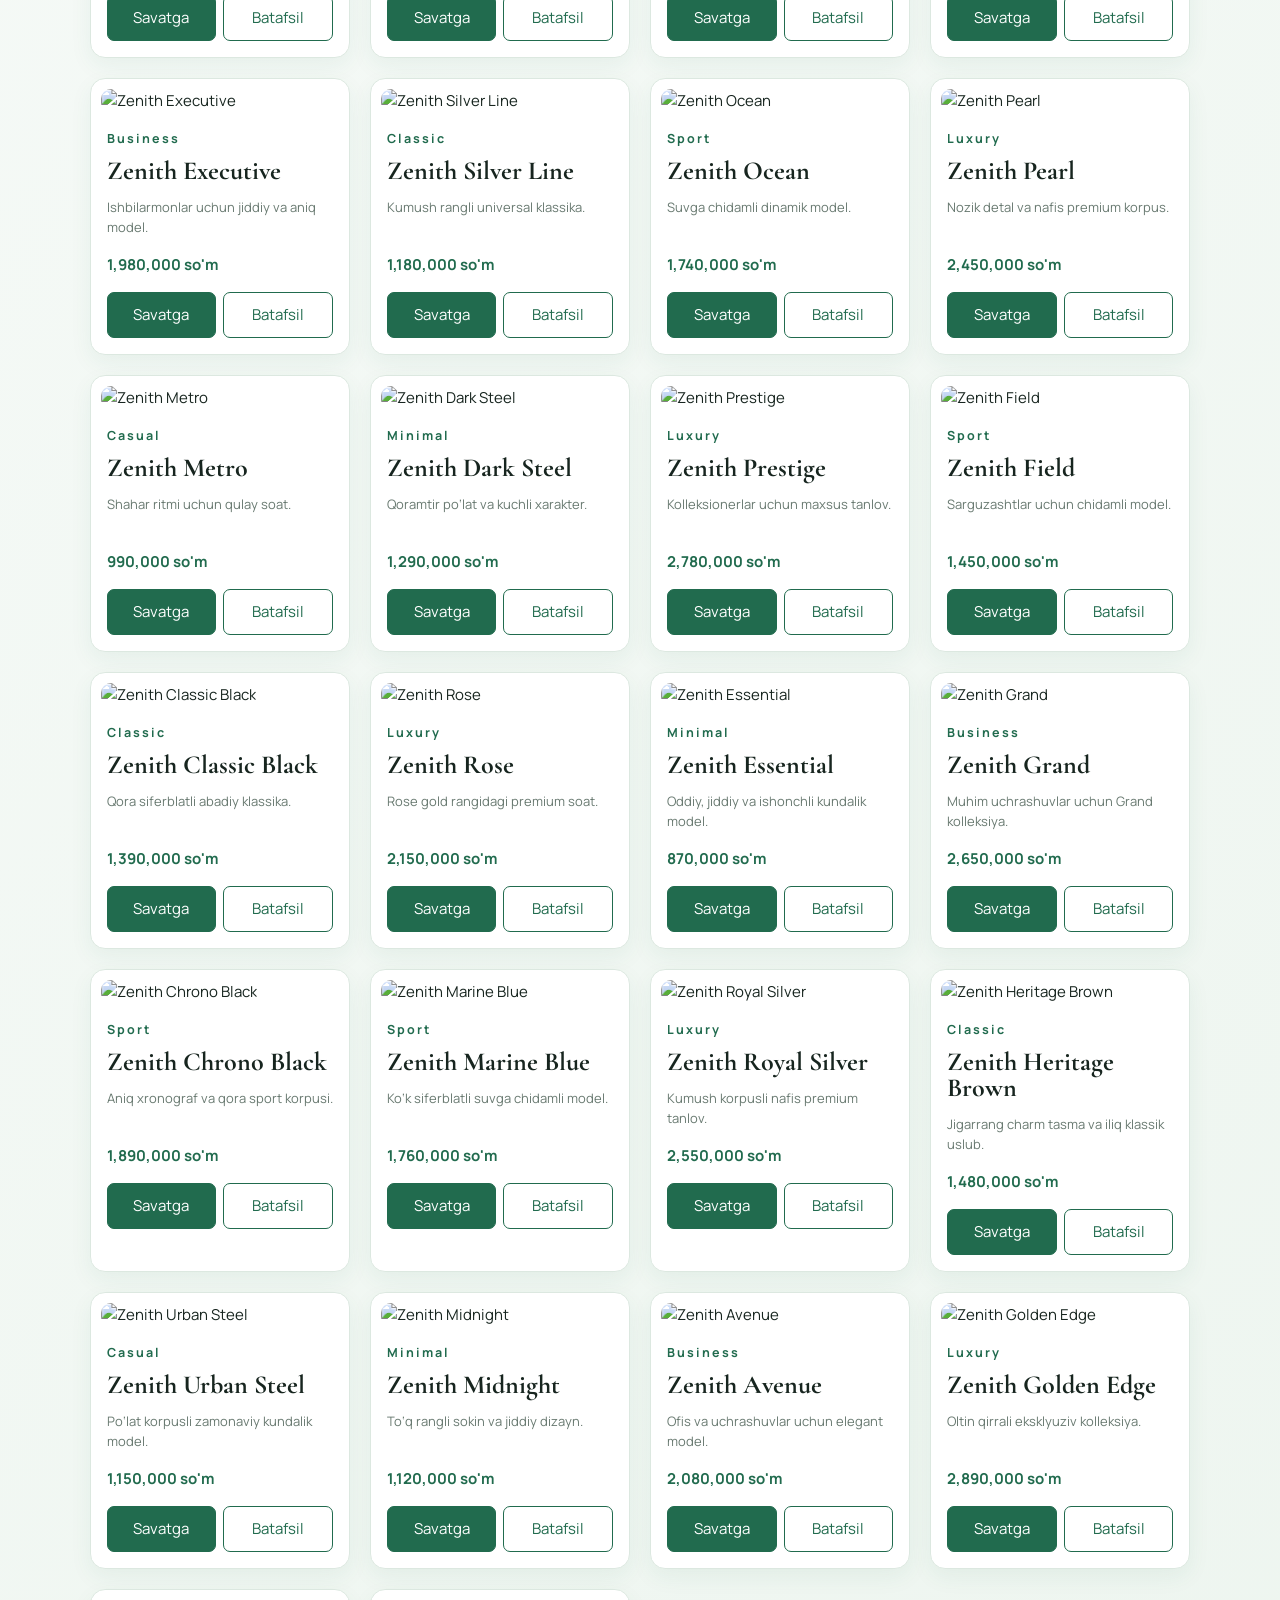
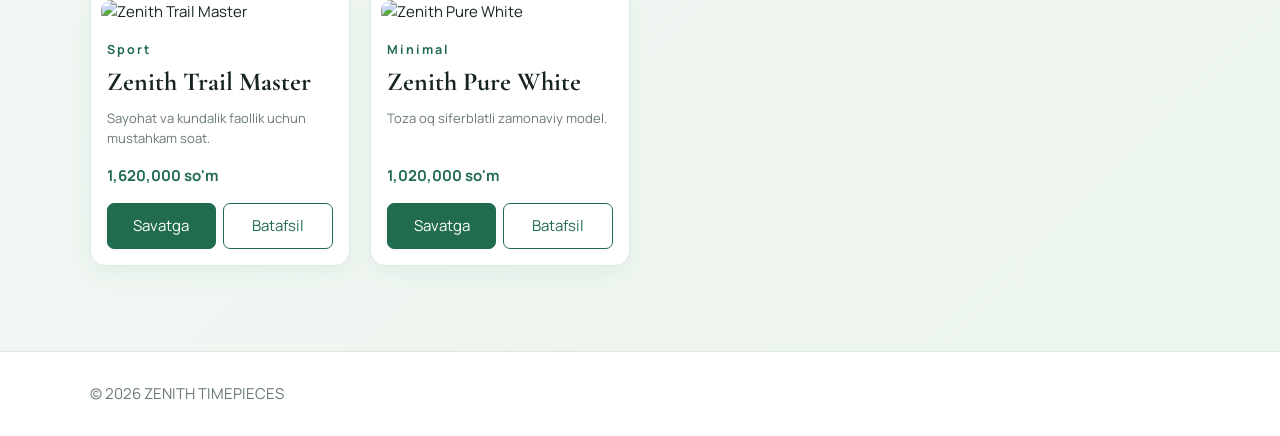
==== commit 3d2846b1: "Polish homepage search UI and show the watch collection directly beneath it" ====
--- a/index.html
+++ b/index.html
@@ -1 +1 @@
-<!doctype html><html lang="uz"><head><meta charset="UTF-8"><meta name="viewport" content="width=device-width,initial-scale=1"><title>ZENITH — Luxury Watches</title><link rel="stylesheet" href="css/style.css"></head><body data-page="home"><header><a class="brand" href="index.html"><b>Z</b><span>ZENITH<small>TIMEPIECES</small></span></a><button class="menu" id="menu">☰</button><nav id="nav"><a href="index.html">Bosh sahifa</a><a href="products.html">Kolleksiya</a><a href="orders.html">Buyurtmalar</a><a href="profile.html" id="authLink">Kirish</a></nav></header><main><section class="hero"><div><small>THE ART OF TIME</small><h1>Vaqtingizni<br><em>qadrlang.</em></h1><p>Aniqlik, jiddiy uslub va zamonaviy premium soatlar kolleksiyasi.</p><a class="btn" href="#collection">Kolleksiyani ko‘rish</a></div><img src="https://images.unsplash.com/photo-1523170335258-f5ed11844a49?auto=format&fit=crop&w=1000&q=85" alt="Premium Zenith soat"></section><section id="collection" class="section"><div class="section-top"><div><small>ZENITH COLLECTION</small><h2>Tanlangan <em>modellar</em></h2></div><label class="search">⌕<input id="search" type="search" placeholder="Nom yoki kolleksiya bo‘yicha qidirish"></label></div><div id="products" class="grid"></div></section></main><footer>© 2026 ZENITH TIMEPIECES</footer><script src="js/data.js"></script><script src="js/app.js"></script></body></html>+<!doctype html><html lang="uz"><head><meta charset="UTF-8"><meta name="viewport" content="width=device-width,initial-scale=1"><title>ZENITH — Luxury Watches</title><link rel="stylesheet" href="css/style.css"><link rel="stylesheet" href="css/home.css"></head><body data-page="home"><header><a class="brand" href="index.html"><b>Z</b><span>ZENITH<small>TIMEPIECES</small></span></a><button class="menu" id="menu" aria-label="Menyuni ochish">☰</button><nav id="nav"><a href="index.html">Bosh sahifa</a><a href="products.html">Kolleksiya</a><a href="orders.html">Buyurtmalar</a><a href="profile.html" id="authLink">Kirish</a></nav></header><main><section class="hero"><div><small>THE ART OF TIME</small><h1>Vaqtingizni<br><em>qadrlang.</em></h1><p>Aniqlik, jiddiy uslub va zamonaviy premium soatlar kolleksiyasi.</p><a class="btn" href="#collection">Kolleksiyani ko‘rish</a></div><img src="https://images.unsplash.com/photo-1523170335258-f5ed11844a49?auto=format&fit=crop&w=1000&q=85" alt="Premium Zenith soat"></section><section id="collection" class="section home-collection"><div class="collection-heading"><div><span class="eyebrow">ZENITH COLLECTION</span><h2>Vaqtingizga mos <em>modelni toping</em></h2><p class="muted">Nom yoki kolleksiya bo‘yicha izlang.</p></div><div class="search-panel"><div class="search-icon">⌕</div><div class="search-fields"><label for="search">Soat qidirish</label><input id="search" type="search" placeholder="Masalan: Classic, Sport, Royal..." autocomplete="off"></div><span class="search-key">⌘ K</span></div></div><div class="results-bar"><span><b id="resultCount">30</b> ta model topildi</span><span class="results-note">Premium tanlov · Zenith Timepieces</span></div><div id="products" class="grid"></div></section></main><footer>© 2026 ZENITH TIMEPIECES</footer><script src="js/data.js"></script><script src="js/app.js"></script><script>document.addEventListener('DOMContentLoaded',()=>{const input=document.querySelector('#search'),count=document.querySelector('#resultCount');if(input&&count){const update=()=>{const q=input.value.toLowerCase().trim();count.textContent=PRODUCTS.filter(p=>(p.name+' '+p.category).toLowerCase().includes(q)).length};input.addEventListener('input',update);document.addEventListener('keydown',e=>{if((e.metaKey||e.ctrlKey)&&e.key.toLowerCase()==='k'){e.preventDefault();input.focus()}})}});</script></body></html>
--- a/css/home.css
+++ b/css/home.css
@@ -0,0 +1,3 @@
+/* Premium homepage search and product section */
+.home-collection{padding-top:72px}.collection-heading{display:flex;align-items:end;justify-content:space-between;gap:32px;margin-bottom:26px}.collection-heading h2{max-width:600px;margin:12px 0 8px}.eyebrow{color:var(--green);font-size:11px;font-weight:700;letter-spacing:2px}.search-panel{display:flex;align-items:center;gap:13px;min-width:min(440px,100%);padding:10px 13px;background:rgba(255,255,255,.96);border:1px solid #cfe0d5;border-radius:16px;box-shadow:0 13px 30px rgba(33,107,78,.13);transition:.25s}.search-panel:focus-within{border-color:var(--green);box-shadow:0 0 0 4px rgba(33,107,78,.1),0 16px 34px rgba(33,107,78,.16);transform:translateY(-2px)}.search-icon{display:grid;place-items:center;width:42px;height:42px;border-radius:12px;background:#eaf5ed;color:var(--green);font-size:27px}.search-fields{display:grid;gap:1px;flex:1}.search-fields label{color:#547066;font-size:10px;font-weight:700;letter-spacing:1.3px;text-transform:uppercase}.search-fields input{width:100%;padding:2px 0;border:0;outline:0;background:transparent;color:var(--ink);font-size:14px}.search-fields input::placeholder{color:#9aa9a1}.search-key{padding:4px 7px;border:1px solid #dbe8df;border-radius:6px;color:#779087;font-size:11px;white-space:nowrap}.results-bar{display:flex;justify-content:space-between;align-items:center;margin:0 0 18px;padding:13px 16px;border-top:1px solid var(--line);border-bottom:1px solid var(--line);color:var(--muted);font-size:12px}.results-bar b{color:var(--green);font-size:17px}.results-note{color:#81958a}.home-collection .grid{grid-template-columns:repeat(4,minmax(0,1fr))}.home-collection .card{animation:watchReveal .45s ease both}.home-collection .card:nth-child(2n){animation-delay:.05s}.home-collection .card:nth-child(3n){animation-delay:.1s}@keyframes watchReveal{from{opacity:0;transform:translateY(12px)}to{opacity:1;transform:translateY(0)}}
+@media(max-width:1000px){.home-collection .grid{grid-template-columns:repeat(3,minmax(0,1fr))}}@media(max-width:700px){.collection-heading{display:block}.search-panel{min-width:0;margin-top:20px}.results-note{display:none}.home-collection .grid{grid-template-columns:repeat(2,minmax(0,1fr))}}@media(max-width:430px){.home-collection .grid{grid-template-columns:1fr}.search-key{display:none}.search-panel{padding:8px 10px}.collection-heading h2{font-size:42px}}
